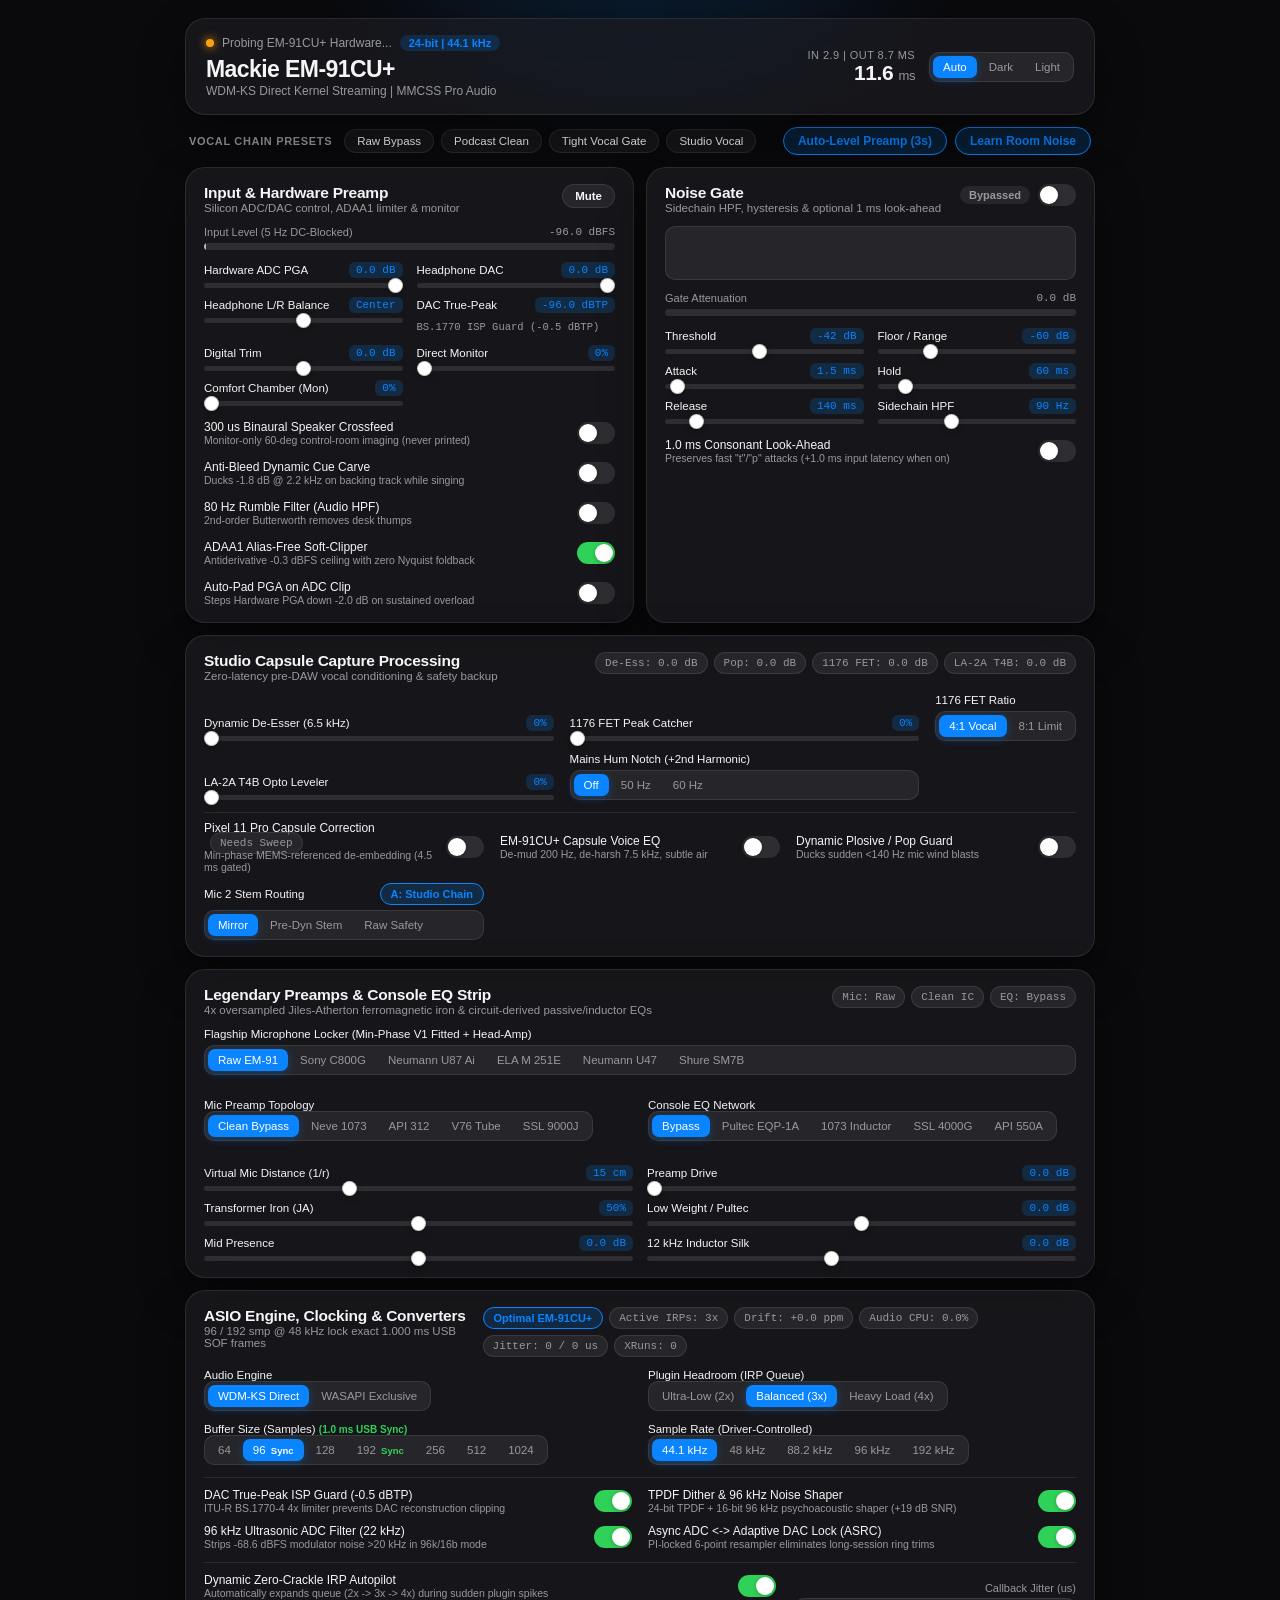
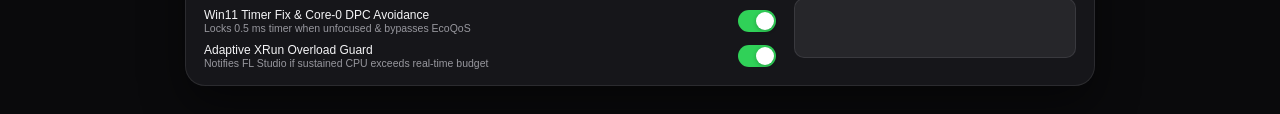
==== src/ui/web/index.html @ 150c8bf1 "Stoneridge DSP v6 Phases 0-4: EM-91CU+ ASIO driver, Studio Vocal Chain, Shield Calibration & Lab" ====
<!DOCTYPE html>
<html lang="en" data-theme="dark">
<head>
  <meta charset="UTF-8" />
  <meta name="viewport" content="width=device-width, initial-scale=1.0" />
  <title>Mackie EM-91CU+ - Stoneridge ASIO</title>
  <link rel="stylesheet" href="styles.css" />
</head>
<body>
  <div class="ambient-glow"></div>

  <main class="shell">
    <!-- Hero Header -->
    <header class="hero glass-card">
      <div class="hero-left">
        <div class="badge-row">
          <span class="status-dot" id="deviceDot"></span>
          <span class="badge-text" id="deviceStatusText">Probing EM-91CU+ Hardware...</span>
          <span class="pill-tag" id="formatBadge">24-bit | 44.1 kHz</span>
          <span class="pill-tag pill-ok" id="monoBadge" style="display:none;">1ch Mono USB</span>
          <span class="pill-tag pill-warn" id="adcClipPill" style="display:none; cursor:pointer;" title="Hardware ADC clipped! Click to clear">ADC CLIP</span>
        </div>
        <h1>Mackie EM-91CU+</h1>
        <p class="subtitle" id="engineSubtitle">WDM-KS Direct Kernel Streaming | MMCSS Pro Audio</p>
      </div>

      <div class="hero-right">
        <div class="latency-callout">
          <span class="callout-label" id="latencyBreakdown">In 2.9 | Out 8.7 ms</span>
          <span class="callout-value" id="latencyReadout">11.6 <small>ms</small></span>
        </div>

        <div class="segmented-control" id="themeSwitcher" role="group" aria-label="Appearance">
          <button data-theme-mode="0" class="active">Auto</button>
          <button data-theme-mode="1">Dark</button>
          <button data-theme-mode="2">Light</button>
        </div>
      </div>
    </header>

    <!-- Presets & 1-Click Room Calibration Bar -->
    <section class="presets-bar">
      <div class="presets-left">
        <span class="section-eyebrow">Vocal Chain Presets</span>
        <div class="preset-pills" id="presetPills">
          <button class="preset-pill" data-preset="raw">Raw Bypass</button>
          <button class="preset-pill" data-preset="podcast">Podcast Clean</button>
          <button class="preset-pill" data-preset="tight">Tight Vocal Gate</button>
          <button class="preset-pill" data-preset="studio">Studio Vocal</button>
        </div>
      </div>

      <div class="cal-actions">
        <button class="learn-btn" id="autoPreampBtn" title="Speak naturally for 3 seconds to auto-calibrate Hardware ADC PGA + Digital Trim for -9 dBFS headroom">
          Auto-Level Preamp (3s)
        </button>
        <button class="learn-btn" id="learnNoiseBtn" title="Stay silent for 2 seconds to calibrate Noise Gate + Hum Notch automatically">
          Learn Room Noise
        </button>
      </div>
    </section>

    <!-- Main Bento Grid -->
    <div class="bento-grid">
      <!-- Input Stage & Hardware Codec Card -->
      <section class="glass-card card">
        <div class="card-header">
          <div>
            <h2>Input &amp; Hardware Preamp</h2>
            <p class="card-sub">Silicon ADC/DAC control, ADAA1 limiter &amp; monitor</p>
          </div>
          <div class="header-actions">
            <span class="pill-tag pill-warn" id="hwMuteBadge" style="display:none;">HW Muted</span>
            <button class="mute-btn" id="muteBtn">Mute</button>
          </div>
        </div>

        <!-- Live Meter -->
        <div class="meter-block">
          <div class="meter-labels">
            <span>Input Level (5 Hz DC-Blocked)</span>
            <span class="mono" id="inputPeakText">-96.0 dBFS</span>
          </div>
          <div class="meter-track">
            <div class="meter-fill" id="inputMeterFill"></div>
            <div class="meter-rms" id="inputRmsMarker"></div>
          </div>
        </div>

        <!-- Hardware Codec PGA & DAC Sliders (direct WDM-KS 0.5 dB silicon control) -->
        <div class="sliders-grid" id="hwCodecGrid">
          <div class="control-row" id="hwPgaRow">
            <div class="control-head">
              <label for="hwPgaGain">Hardware ADC PGA</label>
              <span class="value-pill mono" id="hwPgaVal">0.0 dB</span>
            </div>
            <input type="range" id="hwPgaGain" min="-63.5" max="0" step="0.5" value="0" data-default="0" />
          </div>

          <div class="control-row" id="hwDacRow">
            <div class="control-head">
              <label for="hwDacGain">Headphone DAC</label>
              <span class="value-pill mono" id="hwDacVal">0.0 dB</span>
            </div>
            <input type="range" id="hwDacGain" min="-63.5" max="0" step="0.5" value="0" data-default="0" />
          </div>

          <div class="control-row" id="hwDacBalRow">
            <div class="control-head">
              <label for="hwDacBal">Headphone L/R Balance</label>
              <span class="value-pill mono" id="hwDacBalVal">Center</span>
            </div>
            <input type="range" id="hwDacBal" min="-6" max="6" step="0.5" value="0" data-default="0" />
          </div>

          <div class="control-row">
            <div class="control-head">
              <span>DAC True-Peak</span>
              <span class="value-pill mono" id="dacTruePeakVal">-96.0 dBTP</span>
            </div>
            <div class="tp-subline mono" id="dacIspStatus">BS.1770 ISP Guard (-0.5 dBTP)</div>
          </div>
        </div>

        <div class="sliders-grid">
          <div class="control-row">
            <div class="control-head">
              <label for="inputGain">Digital Trim</label>
              <span class="value-pill mono" id="inputGainVal">0.0 dB</span>
            </div>
            <input type="range" id="inputGain" min="-24" max="24" step="0.5" value="0" data-default="0" />
          </div>

          <div class="control-row">
            <div class="control-head">
              <label for="directMonitor">Direct Monitor</label>
              <span class="value-pill mono" id="directMonitorVal">0%</span>
            </div>
            <input type="range" id="directMonitor" min="0" max="100" step="1" value="0" data-default="0" />
          </div>

          <div class="control-row">
            <div class="control-head">
              <label for="monitorReverb">Comfort Chamber (Mon)</label>
              <span class="value-pill mono" id="monitorReverbVal">0%</span>
            </div>
            <input type="range" id="monitorReverb" min="0" max="100" step="1" value="0" data-default="0" />
          </div>
        </div>

        <div class="toggle-row">
          <div>
            <div class="toggle-title">300 us Binaural Speaker Crossfeed</div>
            <div class="toggle-desc">Monitor-only 60-deg control-room imaging (never printed)</div>
          </div>
          <label class="apple-switch">
            <input type="checkbox" id="crossfeedToggle" />
            <span class="slider"></span>
          </label>
        </div>

        <div class="toggle-row">
          <div>
            <div class="toggle-title">Anti-Bleed Dynamic Cue Carve</div>
            <div class="toggle-desc">Ducks -1.8 dB @ 2.2 kHz on backing track while singing</div>
          </div>
          <label class="apple-switch">
            <input type="checkbox" id="cueCarveToggle" />
            <span class="slider"></span>
          </label>
        </div>

        <div class="toggle-row">
          <div>
            <div class="toggle-title">80 Hz Rumble Filter (Audio HPF)</div>
            <div class="toggle-desc">2nd-order Butterworth removes desk thumps</div>
          </div>
          <label class="apple-switch">
            <input type="checkbox" id="audioHpfToggle" />
            <span class="slider"></span>
          </label>
        </div>

        <div class="toggle-row">
          <div>
            <div class="toggle-title">ADAA1 Alias-Free Soft-Clipper</div>
            <div class="toggle-desc">Antiderivative -0.3 dBFS ceiling with zero Nyquist foldback</div>
          </div>
          <label class="apple-switch">
            <input type="checkbox" id="softClipToggle" checked />
            <span class="slider"></span>
          </label>
        </div>

        <div class="toggle-row">
          <div>
            <div class="toggle-title">Auto-Pad PGA on ADC Clip</div>
            <div class="toggle-desc">Steps Hardware PGA down -2.0 dB on sustained overload</div>
          </div>
          <label class="apple-switch">
            <input type="checkbox" id="autoPadToggle" />
            <span class="slider"></span>
          </label>
        </div>
      </section>

      <!-- Noise Gate Card -->
      <section class="glass-card card">
        <div class="card-header">
          <div>
            <h2>Noise Gate</h2>
            <p class="card-sub">Sidechain HPF, hysteresis &amp; optional 1 ms look-ahead</p>
          </div>
          <div class="header-actions">
            <span class="gate-state-pill" id="gateStatePill">Bypassed</span>
            <label class="apple-switch">
              <input type="checkbox" id="gateEnableToggle" />
              <span class="slider"></span>
            </label>
          </div>
        </div>

        <div class="gate-viz-wrap">
          <canvas id="gateCanvas" width="380" height="54"></canvas>
        </div>

        <div class="meter-block">
          <div class="meter-labels">
            <span>Gate Attenuation</span>
            <span class="mono" id="gateGrText">0.0 dB</span>
          </div>
          <div class="meter-track gr-track">
            <div class="meter-fill gr-fill" id="gateGrFill"></div>
          </div>
        </div>

        <div class="sliders-grid">
          <div class="control-row">
            <div class="control-head">
              <label for="gateThreshold">Threshold</label>
              <span class="value-pill mono" id="gateThresholdVal">-42 dB</span>
            </div>
            <input type="range" id="gateThreshold" min="-80" max="0" step="1" value="-42" data-default="-42" />
          </div>

          <div class="control-row">
            <div class="control-head">
              <label for="gateRange">Floor / Range</label>
              <span class="value-pill mono" id="gateRangeVal">-60 dB</span>
            </div>
            <input type="range" id="gateRange" min="-80" max="0" step="1" value="-60" data-default="-60" />
          </div>

          <div class="control-row">
            <div class="control-head">
              <label for="gateAttack">Attack</label>
              <span class="value-pill mono" id="gateAttackVal">1.5 ms</span>
            </div>
            <input type="range" id="gateAttack" min="0.1" max="50" step="0.1" value="1.5" data-default="1.5" />
          </div>

          <div class="control-row">
            <div class="control-head">
              <label for="gateHold">Hold</label>
              <span class="value-pill mono" id="gateHoldVal">60 ms</span>
            </div>
            <input type="range" id="gateHold" min="5" max="500" step="5" value="60" data-default="60" />
          </div>

          <div class="control-row">
            <div class="control-head">
              <label for="gateRelease">Release</label>
              <span class="value-pill mono" id="gateReleaseVal">140 ms</span>
            </div>
            <input type="range" id="gateRelease" min="10" max="1000" step="10" value="140" data-default="140" />
          </div>

          <div class="control-row">
            <div class="control-head">
              <label for="gateHpf">Sidechain HPF</label>
              <span class="value-pill mono" id="gateHpfVal">90 Hz</span>
            </div>
            <input type="range" id="gateHpf" min="0" max="250" step="5" value="90" data-default="90" />
          </div>
        </div>

        <div class="toggle-row">
          <div>
            <div class="toggle-title">1.0 ms Consonant Look-Ahead</div>
            <div class="toggle-desc">Preserves fast "t"/"p" attacks (+1.0 ms input latency when on)</div>
          </div>
          <label class="apple-switch">
            <input type="checkbox" id="gateLookAheadToggle" />
            <span class="slider"></span>
          </label>
        </div>
      </section>

      <!-- Studio Microphone Capture Chain Card -->
      <section class="glass-card card span-2">
        <div class="card-header">
          <div>
            <h2>Studio Capsule Capture Processing</h2>
            <p class="card-sub">Zero-latency pre-DAW vocal conditioning &amp; safety backup</p>
          </div>
          <div class="telemetry-chips">
            <span class="chip mono" id="deEssChip">De-Ess: 0.0 dB</span>
            <span class="chip mono" id="plosChip">Pop: 0.0 dB</span>
            <span class="chip mono" id="fetChip">1176 FET: 0.0 dB</span>
            <span class="chip mono" id="levChip">LA-2A T4B: 0.0 dB</span>
          </div>
        </div>

        <div class="capture-grid">
          <div class="control-row">
            <div class="control-head">
              <label for="deEsserSlider">Dynamic De-Esser (6.5 kHz)</label>
              <span class="value-pill mono" id="deEsserVal">0%</span>
            </div>
            <input type="range" id="deEsserSlider" min="0" max="100" step="1" value="0" data-default="0" />
          </div>

          <div class="control-row">
            <div class="control-head">
              <label for="fetPeakCatchSlider">1176 FET Peak Catcher</label>
              <span class="value-pill mono" id="fetPeakCatchVal">0%</span>
            </div>
            <input type="range" id="fetPeakCatchSlider" min="0" max="100" step="1" value="0" data-default="0" />
          </div>

          <div class="control-row">
            <div class="control-head">
              <label>1176 FET Ratio</label>
            </div>
            <div class="segmented-control" id="fetRatioSelector">
              <button data-ratio="0" class="active">4:1 Vocal</button>
              <button data-ratio="1">8:1 Limit</button>
            </div>
          </div>

          <div class="control-row">
            <div class="control-head">
              <label for="vocalLevelerSlider">LA-2A T4B Opto Leveler</label>
              <span class="value-pill mono" id="vocalLevelerVal">0%</span>
            </div>
            <input type="range" id="vocalLevelerSlider" min="0" max="100" step="1" value="0" data-default="0" />
          </div>

          <div class="control-row">
            <div class="control-head">
              <label>Mains Hum Notch (+2nd Harmonic)</label>
            </div>
            <div class="segmented-control" id="humNotchSelector">
              <button data-hum="0" class="active">Off</button>
              <button data-hum="50">50 Hz</button>
              <button data-hum="60">60 Hz</button>
            </div>
          </div>
        </div>

        <div class="capture-toggles">
          <div class="toggle-row compact">
            <div>
              <div class="toggle-title">Pixel 11 Pro Capsule Correction <span class="chip mono" id="capsuleCalibBadge" style="white-space:nowrap;margin-left:6px;">Needs Sweep</span></div>
              <div class="toggle-desc">Min-phase MEMS-referenced de-embedding (4.5 ms gated)</div>
            </div>
            <label class="apple-switch">
              <input type="checkbox" id="capsuleCorrectionToggle" />
              <span class="slider"></span>
            </label>
          </div>

          <div class="toggle-row compact">
            <div>
              <div class="toggle-title">EM-91CU+ Capsule Voice EQ</div>
              <div class="toggle-desc">De-mud 200 Hz, de-harsh 7.5 kHz, subtle air</div>
            </div>
            <label class="apple-switch">
              <input type="checkbox" id="capsuleEqToggle" />
              <span class="slider"></span>
            </label>
          </div>

          <div class="toggle-row compact">
            <div>
              <div class="toggle-title">Dynamic Plosive / Pop Guard</div>
              <div class="toggle-desc">Ducks sudden &lt;140 Hz mic wind blasts</div>
            </div>
            <label class="apple-switch">
              <input type="checkbox" id="plosiveGuardToggle" />
              <span class="slider"></span>
            </label>
          </div>

          <div class="control-row">
            <div class="control-head">
              <label>Mic 2 Stem Routing</label>
              <button class="learn-btn compact-btn" id="abBypassBtn" title="ITU-R BS.1770 K-weighted level-matched A/B vs raw capsule">A: Studio Chain</button>
            </div>
            <div class="segmented-control wrap" id="mic2RouteSelector">
              <button data-route="0" class="active">Mirror</button>
              <button data-route="1">Pre-Dyn Stem</button>
              <button data-route="2">Raw Safety</button>
            </div>
          </div>
        </div>
      </section>

      <!-- Phase 3: Legendary Preamps (Jiles-Atherton Iron) & Circuit Console EQs Card -->
      <section class="glass-card card span-2">
        <div class="card-header">
          <div>
            <h2>Legendary Preamps &amp; Console EQ Strip</h2>
            <p class="card-sub">4x oversampled Jiles-Atherton ferromagnetic iron &amp; circuit-derived passive/inductor EQs</p>
          </div>
          <div class="telemetry-chips">
            <span class="chip mono" id="micModelBadge">Mic: Raw</span>
            <span class="chip mono" id="preampModeBadge">Clean IC</span>
            <span class="chip mono" id="consoleEqBadge">EQ: Bypass</span>
          </div>
        </div>

        <div class="control-row" style="margin-bottom: 12px;">
          <div class="control-head">
            <label>Flagship Microphone Locker (Min-Phase V1 Fitted + Head-Amp)</label>
          </div>
          <div class="segmented-control wrap" id="micModelSelector">
            <button data-mic="0" class="active">Raw EM-91</button>
            <button data-mic="1">Sony C800G</button>
            <button data-mic="2">Neumann U87 Ai</button>
            <button data-mic="3">ELA M 251E</button>
            <button data-mic="4">Neumann U47</button>
            <button data-mic="5">Shure SM7B</button>
          </div>
        </div>

        <div class="engine-grid">
          <div>
            <div class="control-head">
              <label>Mic Preamp Topology</label>
            </div>
            <div class="segmented-control wrap" id="preampModelSelector">
              <button data-preamp="0" class="active">Clean Bypass</button>
              <button data-preamp="1">Neve 1073</button>
              <button data-preamp="2">API 312</button>
              <button data-preamp="3">V76 Tube</button>
              <button data-preamp="4">SSL 9000J</button>
            </div>
          </div>

          <div>
            <div class="control-head">
              <label>Console EQ Network</label>
            </div>
            <div class="segmented-control wrap" id="consoleEqSelector">
              <button data-eq="0" class="active">Bypass</button>
              <button data-eq="1">Pultec EQP-1A</button>
              <button data-eq="2">1073 Inductor</button>
              <button data-eq="3">SSL 4000G</button>
              <button data-eq="4">API 550A</button>
            </div>
          </div>
        </div>

        <div class="sliders-grid" style="margin-top: 12px;">
          <div class="control-row">
            <div class="control-head">
              <label for="virtualDistanceSlider">Virtual Mic Distance (1/r)</label>
              <span class="value-pill mono" id="virtualDistanceVal">15 cm</span>
            </div>
            <input type="range" id="virtualDistanceSlider" min="5" max="35" step="1" value="15" data-default="15" />
          </div>

          <div class="control-row">
            <div class="control-head">
              <label for="preampDriveSlider">Preamp Drive</label>
              <span class="value-pill mono" id="preampDriveVal">0.0 dB</span>
            </div>
            <input type="range" id="preampDriveSlider" min="0" max="18" step="0.5" value="0" data-default="0" />
          </div>

          <div class="control-row">
            <div class="control-head">
              <label for="transformerIronSlider">Transformer Iron (JA)</label>
              <span class="value-pill mono" id="transformerIronVal">50%</span>
            </div>
            <input type="range" id="transformerIronSlider" min="0" max="100" step="1" value="50" data-default="50" />
          </div>

          <div class="control-row">
            <div class="control-head">
              <label for="consoleLowSlider">Low Weight / Pultec</label>
              <span class="value-pill mono" id="consoleLowVal">0.0 dB</span>
            </div>
            <input type="range" id="consoleLowSlider" min="-6" max="6" step="0.5" value="0" data-default="0" />
          </div>

          <div class="control-row">
            <div class="control-head">
              <label for="consoleMidSlider">Mid Presence</label>
              <span class="value-pill mono" id="consoleMidVal">0.0 dB</span>
            </div>
            <input type="range" id="consoleMidSlider" min="-6" max="6" step="0.5" value="0" data-default="0" />
          </div>

          <div class="control-row">
            <div class="control-head">
              <label for="consoleAirSlider">12 kHz Inductor Silk</label>
              <span class="value-pill mono" id="consoleAirVal">0.0 dB</span>
            </div>
            <input type="range" id="consoleAirSlider" min="-6" max="8" step="0.5" value="0" data-default="0" />
          </div>
        </div>
      </section>

      <!-- Engine & Latency Card -->
      <section class="glass-card card span-2">
        <div class="card-header">
          <div>
            <h2>ASIO Engine, Clocking &amp; Converters</h2>
            <p class="card-sub">96 / 192 smp @ 48 kHz lock exact 1.000 ms USB SOF frames</p>
          </div>
          <div class="telemetry-chips">
            <button class="learn-btn compact-btn" id="optimalPresetBtn" title="Set 48 kHz / 96 samples / 3x IRP for exact 2.000 ms Adaptive DAC lock + 24-bit ADC">Optimal EM-91CU+</button>
            <span class="chip mono" id="irpBadge">Active IRPs: 3x</span>
            <span class="chip mono" id="driftChip">Drift: +0.0 ppm</span>
            <span class="chip mono" id="cpuChip">Audio CPU: 0.0%</span>
            <span class="chip mono" id="jitterChip">Jitter: 0 / 0 us</span>
            <button class="chip chip-btn mono" id="xrunChip" title="Click to reset XRun counter">XRuns: 0</button>
          </div>
        </div>

        <div class="engine-grid">
          <div>
            <div class="control-head">
              <label>Audio Engine</label>
            </div>
            <div class="segmented-control wrap" id="engineSelector">
              <button data-engine="0" class="active">WDM-KS Direct</button>
              <button data-engine="1">WASAPI Exclusive</button>
            </div>
          </div>

          <div>
            <div class="control-head">
              <label>Plugin Headroom (IRP Queue)</label>
            </div>
            <div class="segmented-control wrap" id="irpSelector">
              <button data-irp="2">Ultra-Low (2x)</button>
              <button data-irp="3" class="active">Balanced (3x)</button>
              <button data-irp="4">Heavy Load (4x)</button>
            </div>
          </div>

          <div>
            <div class="control-head">
              <label>Buffer Size (Samples) <span class="usb-sync-note" id="usbSyncHint">(1.0 ms USB Sync)</span></label>
            </div>
            <div class="segmented-control wrap" id="bufferSelector">
              <button data-buf="64">64</button>
              <button data-buf="96" class="active">96 <em class="sync-dot" title="Integer 1.000 ms USB SOF aligned @ 48k">Sync</em></button>
              <button data-buf="128">128</button>
              <button data-buf="192">192 <em class="sync-dot" title="Integer 1.000 ms USB SOF aligned @ 48k">Sync</em></button>
              <button data-buf="256">256</button>
              <button data-buf="512">512</button>
              <button data-buf="1024">1024</button>
            </div>
          </div>

          <div>
            <div class="control-head">
              <label>Sample Rate (Driver-Controlled)</label>
            </div>
            <div class="segmented-control wrap" id="rateSelector">
              <button data-rate="44100" data-bit="0" class="active">44.1 kHz</button>
              <button data-rate="48000" data-bit="1">48 kHz</button>
              <button data-rate="88200" data-bit="2">88.2 kHz</button>
              <button data-rate="96000" data-bit="3">96 kHz</button>
              <button data-rate="192000" data-bit="4">192 kHz</button>
            </div>
          </div>
        </div>

        <div class="converter-toggles">
          <div class="toggle-row compact">
            <div>
              <div class="toggle-title">DAC True-Peak ISP Guard (-0.5 dBTP)</div>
              <div class="toggle-desc">ITU-R BS.1770-4 4x limiter prevents DAC reconstruction clipping</div>
            </div>
            <label class="apple-switch">
              <input type="checkbox" id="dacIspGuardToggle" checked />
              <span class="slider"></span>
            </label>
          </div>

          <div class="toggle-row compact">
            <div>
              <div class="toggle-title">TPDF Dither &amp; 96 kHz Noise Shaper</div>
              <div class="toggle-desc">24-bit TPDF + 16-bit 96 kHz psychoacoustic shaper (+19 dB SNR)</div>
            </div>
            <label class="apple-switch">
              <input type="checkbox" id="dacDitherShaperToggle" checked />
              <span class="slider"></span>
            </label>
          </div>

          <div class="toggle-row compact">
            <div>
              <div class="toggle-title">96 kHz Ultrasonic ADC Filter (22 kHz)</div>
              <div class="toggle-desc">Strips -68.6 dBFS modulator noise &gt;20 kHz in 96k/16b mode</div>
            </div>
            <label class="apple-switch">
              <input type="checkbox" id="ultrasonicLpfToggle" checked />
              <span class="slider"></span>
            </label>
          </div>

          <div class="toggle-row compact">
            <div>
              <div class="toggle-title">Async ADC &lt;-&gt; Adaptive DAC Lock (ASRC)</div>
              <div class="toggle-desc">PI-locked 6-point resampler eliminates long-session ring trims</div>
            </div>
            <label class="apple-switch">
              <input type="checkbox" id="driftAsrcToggle" checked />
              <span class="slider"></span>
            </label>
          </div>
        </div>

        <div class="engine-footer">
          <div class="toggles-pair">
            <div class="toggle-row compact">
              <div>
                <div class="toggle-title">Dynamic Zero-Crackle IRP Autopilot</div>
                <div class="toggle-desc">Automatically expands queue (2x -> 3x -> 4x) during sudden plugin spikes</div>
              </div>
              <label class="apple-switch">
                <input type="checkbox" id="autopilotToggle" checked />
                <span class="slider"></span>
              </label>
            </div>

            <div class="toggle-row compact">
              <div>
                <div class="toggle-title">Win11 Timer Fix &amp; Core-0 DPC Avoidance</div>
                <div class="toggle-desc">Locks 0.5 ms timer when unfocused &amp; bypasses EcoQoS</div>
              </div>
              <label class="apple-switch">
                <input type="checkbox" id="pCoreToggle" checked />
                <span class="slider"></span>
              </label>
            </div>

            <div class="toggle-row compact">
              <div>
                <div class="toggle-title">Adaptive XRun Overload Guard</div>
                <div class="toggle-desc">Notifies FL Studio if sustained CPU exceeds real-time budget</div>
              </div>
              <label class="apple-switch">
                <input type="checkbox" id="xrunGuardToggle" checked />
                <span class="slider"></span>
              </label>
            </div>
          </div>

          <div class="sparkline-box">
            <div class="sparkline-label">Callback Jitter (us)</div>
            <canvas id="jitterCanvas" width="280" height="58"></canvas>
          </div>
        </div>
      </section>
    </div>
  </main>

  <script src="app.js"></script>
</body>
</html>
---- src/ui/web/styles.css ----
:root {
  --font-sans: -apple-system, BlinkMacSystemFont, "SF Pro Display", "SF Pro Text", "Segoe UI", Roboto, sans-serif;
  --font-mono: "SF Mono", "Cascadia Code", "Consolas", monospace;
  --radius-lg: 20px;
  --radius-md: 12px;
  --radius-pill: 999px;
  --transition: 0.22s cubic-bezier(0.25, 1, 0.5, 1);
}

html[data-theme="dark"] {
  --bg-page: #0a0a0c;
  --bg-card: rgba(28, 28, 32, 0.72);
  --bg-elevated: rgba(44, 44, 50, 0.75);
  --border: rgba(255, 255, 255, 0.09);
  --text-primary: #f5f5f7;
  --text-secondary: #98989f;
  --accent: #0a84ff;
  --accent-soft: rgba(10, 132, 255, 0.18);
  --green: #30d158;
  --orange: #ff9f0a;
  --red: #ff453a;
  --track: rgba(255, 255, 255, 0.1);
  --shadow: 0 20px 45px rgba(0, 0, 0, 0.45);
}

html[data-theme="light"] {
  --bg-page: #f5f5f7;
  --bg-card: rgba(255, 255, 255, 0.78);
  --bg-elevated: rgba(235, 235, 240, 0.85);
  --border: rgba(0, 0, 0, 0.08);
  --text-primary: #1d1d1f;
  --text-secondary: #6e6e73;
  --accent: #0071e3;
  --accent-soft: rgba(0, 113, 227, 0.12);
  --green: #28cd41;
  --orange: #ff9500;
  --red: #ff3b30;
  --track: rgba(0, 0, 0, 0.08);
  --shadow: 0 12px 32px rgba(0, 0, 0, 0.07);
}

* {
  box-sizing: border-box;
  margin: 0;
  padding: 0;
  user-select: none;
}

::-webkit-scrollbar {
  width: 6px;
  height: 6px;
}

::-webkit-scrollbar-button {
  display: none;
}

::-webkit-scrollbar-track {
  background: transparent;
}

::-webkit-scrollbar-thumb {
  background: rgba(150, 150, 160, 0.35);
  border-radius: 999px;
}

body {
  font-family: var(--font-sans);
  background: var(--bg-page);
  color: var(--text-primary);
  min-height: 100vh;
  padding: 18px;
  overflow-x: hidden;
  transition: background var(--transition), color var(--transition);
}

.ambient-glow {
  position: fixed;
  inset: -30% auto auto 50%;
  width: 680px;
  height: 420px;
  transform: translateX(-50%);
  background: radial-gradient(ellipse at center, var(--accent-soft), transparent 70%);
  pointer-events: none;
  z-index: 0;
}

.shell {
  position: relative;
  z-index: 1;
  max-width: 910px;
  margin: 0 auto;
  display: flex;
  flex-direction: column;
  gap: 12px;
}

.glass-card {
  background: var(--bg-card);
  backdrop-filter: blur(24px) saturate(180%);
  -webkit-backdrop-filter: blur(24px) saturate(180%);
  border: 1px solid var(--border);
  border-radius: var(--radius-lg);
  box-shadow: var(--shadow);
  transition: background var(--transition), border-color var(--transition);
}

.hero {
  padding: 16px 20px;
  display: flex;
  justify-content: space-between;
  align-items: center;
  gap: 16px;
}

.badge-row {
  display: flex;
  align-items: center;
  flex-wrap: wrap;
  gap: 8px;
  margin-bottom: 5px;
}

.status-dot {
  width: 8px;
  height: 8px;
  border-radius: 50%;
  background: var(--orange);
  box-shadow: 0 0 10px var(--orange);
}

.status-dot.connected {
  background: var(--green);
  box-shadow: 0 0 10px var(--green);
}

.badge-text {
  font-size: 12px;
  font-weight: 500;
  color: var(--text-secondary);
}

.pill-tag {
  font-size: 11px;
  font-weight: 600;
  padding: 2px 9px;
  border-radius: var(--radius-pill);
  background: var(--accent-soft);
  color: var(--accent);
}

.pill-ok {
  background: rgba(48, 209, 88, 0.16);
  color: var(--green);
}

.pill-warn {
  background: rgba(255, 69, 58, 0.18);
  color: var(--red);
}

h1 {
  font-size: 23px;
  font-weight: 700;
  letter-spacing: -0.025em;
  line-height: 1.15;
}

.subtitle {
  font-size: 12px;
  color: var(--text-secondary);
  margin-top: 2px;
}

.hero-right {
  display: flex;
  align-items: center;
  gap: 14px;
}

.latency-callout {
  text-align: right;
}

.callout-label {
  display: block;
  font-size: 11px;
  color: var(--text-secondary);
  text-transform: uppercase;
  letter-spacing: 0.04em;
}

.callout-value {
  font-size: 21px;
  font-weight: 700;
  letter-spacing: -0.02em;
  font-variant-numeric: tabular-nums;
}

.callout-value small {
  font-size: 13px;
  font-weight: 500;
  color: var(--text-secondary);
}

.segmented-control {
  display: inline-flex;
  background: var(--bg-elevated);
  padding: 3px;
  border-radius: 10px;
  border: 1px solid var(--border);
  gap: 2px;
}

.segmented-control.wrap {
  flex-wrap: wrap;
}

.segmented-control button {
  border: none;
  background: transparent;
  color: var(--text-secondary);
  font-family: var(--font-sans);
  font-size: 11.5px;
  font-weight: 500;
  padding: 5px 10px;
  border-radius: 7px;
  cursor: pointer;
  transition: all var(--transition);
}

.segmented-control button:hover:not(:disabled) {
  color: var(--text-primary);
}

.segmented-control button.active {
  background: var(--accent);
  color: #ffffff;
  box-shadow: 0 2px 8px rgba(0, 122, 255, 0.35);
}

.segmented-control button:disabled {
  opacity: 0.32;
  cursor: not-allowed;
}

/* Presets & Learn Bar */
.presets-bar {
  display: flex;
  align-items: center;
  justify-content: space-between;
  gap: 12px;
  padding: 0 4px;
}

.presets-left {
  display: flex;
  align-items: center;
  gap: 12px;
  flex-wrap: wrap;
}

.section-eyebrow {
  font-size: 11px;
  font-weight: 600;
  text-transform: uppercase;
  letter-spacing: 0.06em;
  color: var(--text-secondary);
}

.preset-pills {
  display: flex;
  gap: 7px;
  flex-wrap: wrap;
}

.preset-pill {
  background: var(--bg-card);
  border: 1px solid var(--border);
  color: var(--text-primary);
  font-family: var(--font-sans);
  font-size: 11.5px;
  font-weight: 500;
  padding: 5px 12px;
  border-radius: var(--radius-pill);
  cursor: pointer;
  transition: all var(--transition);
}

.preset-pill:hover {
  border-color: var(--accent);
  color: var(--accent);
}

.learn-btn {
  border: 1px solid var(--accent);
  background: var(--accent-soft);
  color: var(--accent);
  font-family: var(--font-sans);
  font-size: 12px;
  font-weight: 600;
  padding: 6px 14px;
  border-radius: var(--radius-pill);
  cursor: pointer;
  transition: all var(--transition);
  white-space: nowrap;
}

.learn-btn:hover {
  background: var(--accent);
  color: #ffffff;
}

.learn-btn.learning {
  border-color: var(--orange);
  background: rgba(255, 159, 10, 0.2);
  color: var(--orange);
}

.cal-actions {
  display: flex;
  align-items: center;
  gap: 8px;
  flex-wrap: wrap;
}

.compact-btn {
  padding: 4px 10px;
  font-size: 11px;
}

.tp-subline {
  font-size: 10.5px;
  color: var(--text-secondary);
  margin-top: 3px;
}

.usb-sync-note {
  font-size: 10px;
  color: var(--green);
  font-weight: 600;
}

.sync-dot {
  font-style: normal;
  font-size: 9.5px;
  font-weight: 700;
  color: var(--green);
  margin-left: 2px;
}

button.active .sync-dot {
  color: #ffffff;
}

.converter-toggles {
  display: grid;
  grid-template-columns: 1fr 1fr;
  gap: 8px 16px;
  padding-top: 8px;
  border-top: 1px solid var(--border);
}

/* Bento Grid */
.bento-grid {
  display: grid;
  grid-template-columns: 1fr 1fr;
  gap: 12px;
}

.span-2 {
  grid-column: span 2;
}

.card {
  padding: 16px 18px;
  display: flex;
  flex-direction: column;
  gap: 12px;
}

.card-header {
  display: flex;
  justify-content: space-between;
  align-items: flex-start;
  gap: 12px;
}

h2 {
  font-size: 15.5px;
  font-weight: 600;
  letter-spacing: -0.015em;
}

.card-sub {
  font-size: 11.5px;
  color: var(--text-secondary);
}

.header-actions {
  display: flex;
  align-items: center;
  gap: 8px;
}

.mono {
  font-family: var(--font-mono);
  font-variant-numeric: tabular-nums;
}

/* Meters */
.meter-block {
  display: flex;
  flex-direction: column;
  gap: 5px;
}

.meter-labels {
  display: flex;
  justify-content: space-between;
  font-size: 11px;
  color: var(--text-secondary);
}

.meter-track {
  position: relative;
  height: 7px;
  border-radius: var(--radius-pill);
  background: var(--track);
  overflow: hidden;
}

.meter-fill {
  height: 100%;
  width: 0%;
  border-radius: var(--radius-pill);
  background: linear-gradient(90deg, var(--green) 0%, var(--green) 72%, var(--orange) 88%, var(--red) 100%);
  transition: width 0.05s linear;
}

.meter-rms {
  position: absolute;
  top: 0;
  bottom: 0;
  width: 2px;
  background: var(--text-primary);
  opacity: 0.7;
  left: 0%;
}

.gr-fill {
  background: linear-gradient(90deg, var(--accent), var(--orange));
  margin-left: auto;
}

.sliders-grid {
  display: grid;
  grid-template-columns: 1fr 1fr;
  gap: 9px 14px;
}

.capture-grid {
  display: grid;
  grid-template-columns: 1fr 1fr auto;
  gap: 12px 16px;
  align-items: end;
}

.capture-toggles {
  display: grid;
  grid-template-columns: repeat(3, 1fr);
  gap: 10px 16px;
  padding-top: 6px;
  border-top: 1px solid var(--border);
}

.control-row {
  display: flex;
  flex-direction: column;
  gap: 5px;
}

.control-head {
  display: flex;
  justify-content: space-between;
  align-items: center;
  font-size: 11.5px;
  font-weight: 500;
  gap: 6px;
}

.value-pill {
  font-size: 11px;
  color: var(--accent);
  background: var(--accent-soft);
  padding: 2px 7px;
  border-radius: 6px;
  white-space: nowrap;
  flex-shrink: 0;
}

input[type="range"] {
  -webkit-appearance: none;
  appearance: none;
  width: 100%;
  height: 5px;
  border-radius: var(--radius-pill);
  background: var(--track);
  outline: none;
}

input[type="range"]:disabled {
  opacity: 0.35;
}

input[type="range"]::-webkit-slider-thumb {
  -webkit-appearance: none;
  appearance: none;
  width: 15px;
  height: 15px;
  border-radius: 50%;
  background: #ffffff;
  border: 0.5px solid rgba(0, 0, 0, 0.2);
  box-shadow: 0 2px 6px rgba(0, 0, 0, 0.28);
  cursor: pointer;
  transition: transform 0.12s ease;
}

input[type="range"]::-webkit-slider-thumb:hover {
  transform: scale(1.12);
}

.mute-btn {
  border: 1px solid var(--border);
  background: var(--bg-elevated);
  color: var(--text-primary);
  font-size: 11.5px;
  font-weight: 600;
  padding: 5px 12px;
  border-radius: var(--radius-pill);
  cursor: pointer;
  transition: all var(--transition);
}

.mute-btn.muted {
  background: var(--red);
  border-color: var(--red);
  color: #ffffff;
}

.gate-state-pill {
  font-size: 11px;
  font-weight: 600;
  padding: 3px 9px;
  border-radius: var(--radius-pill);
  background: var(--bg-elevated);
  color: var(--text-secondary);
}

.gate-state-pill.open {
  background: rgba(48, 209, 88, 0.16);
  color: var(--green);
}

.gate-state-pill.closed {
  background: rgba(255, 159, 10, 0.16);
  color: var(--orange);
}

.toggle-row {
  display: flex;
  justify-content: space-between;
  align-items: center;
  gap: 10px;
  padding-top: 2px;
}

.toggle-title {
  font-size: 12px;
  font-weight: 500;
}

.toggle-desc {
  font-size: 10.5px;
  color: var(--text-secondary);
}

.apple-switch {
  position: relative;
  display: inline-block;
  width: 38px;
  height: 22px;
  flex-shrink: 0;
}

.apple-switch input {
  opacity: 0;
  width: 0;
  height: 0;
}

.apple-switch .slider {
  position: absolute;
  inset: 0;
  background: var(--track);
  border-radius: var(--radius-pill);
  cursor: pointer;
  transition: background var(--transition);
}

.apple-switch .slider::before {
  content: "";
  position: absolute;
  width: 18px;
  height: 18px;
  left: 2px;
  top: 2px;
  border-radius: 50%;
  background: #ffffff;
  box-shadow: 0 1px 4px rgba(0, 0, 0, 0.25);
  transition: transform var(--transition);
}

.apple-switch input:checked + .slider {
  background: var(--green);
}

.apple-switch input:checked + .slider::before {
  transform: translateX(16px);
}

.telemetry-chips {
  display: flex;
  gap: 6px;
  flex-wrap: wrap;
}

.chip {
  font-size: 11px;
  padding: 4px 9px;
  border-radius: var(--radius-pill);
  background: var(--bg-elevated);
  border: 1px solid var(--border);
  color: var(--text-secondary);
}

.chip-btn {
  cursor: pointer;
}

.chip-btn:hover {
  color: var(--text-primary);
  border-color: var(--accent);
}

.engine-grid {
  display: grid;
  grid-template-columns: 1fr 1fr;
  gap: 12px 16px;
}

.engine-footer {
  display: flex;
  justify-content: space-between;
  align-items: center;
  gap: 18px;
  padding-top: 8px;
  border-top: 1px solid var(--border);
}

.toggles-pair {
  display: flex;
  flex-direction: column;
  gap: 7px;
  flex: 1;
}

.sparkline-box {
  display: flex;
  flex-direction: column;
  align-items: flex-end;
  gap: 4px;
}

.sparkline-label {
  font-size: 11px;
  color: var(--text-secondary);
}

#jitterCanvas {
  background: var(--bg-elevated);
  border: 1px solid var(--border);
  border-radius: 10px;
}

.gate-viz-wrap {
  width: 100%;
}

#gateCanvas {
  width: 100%;
  height: 54px;
  display: block;
  background: var(--bg-elevated);
  border: 1px solid var(--border);
  border-radius: 10px;
}
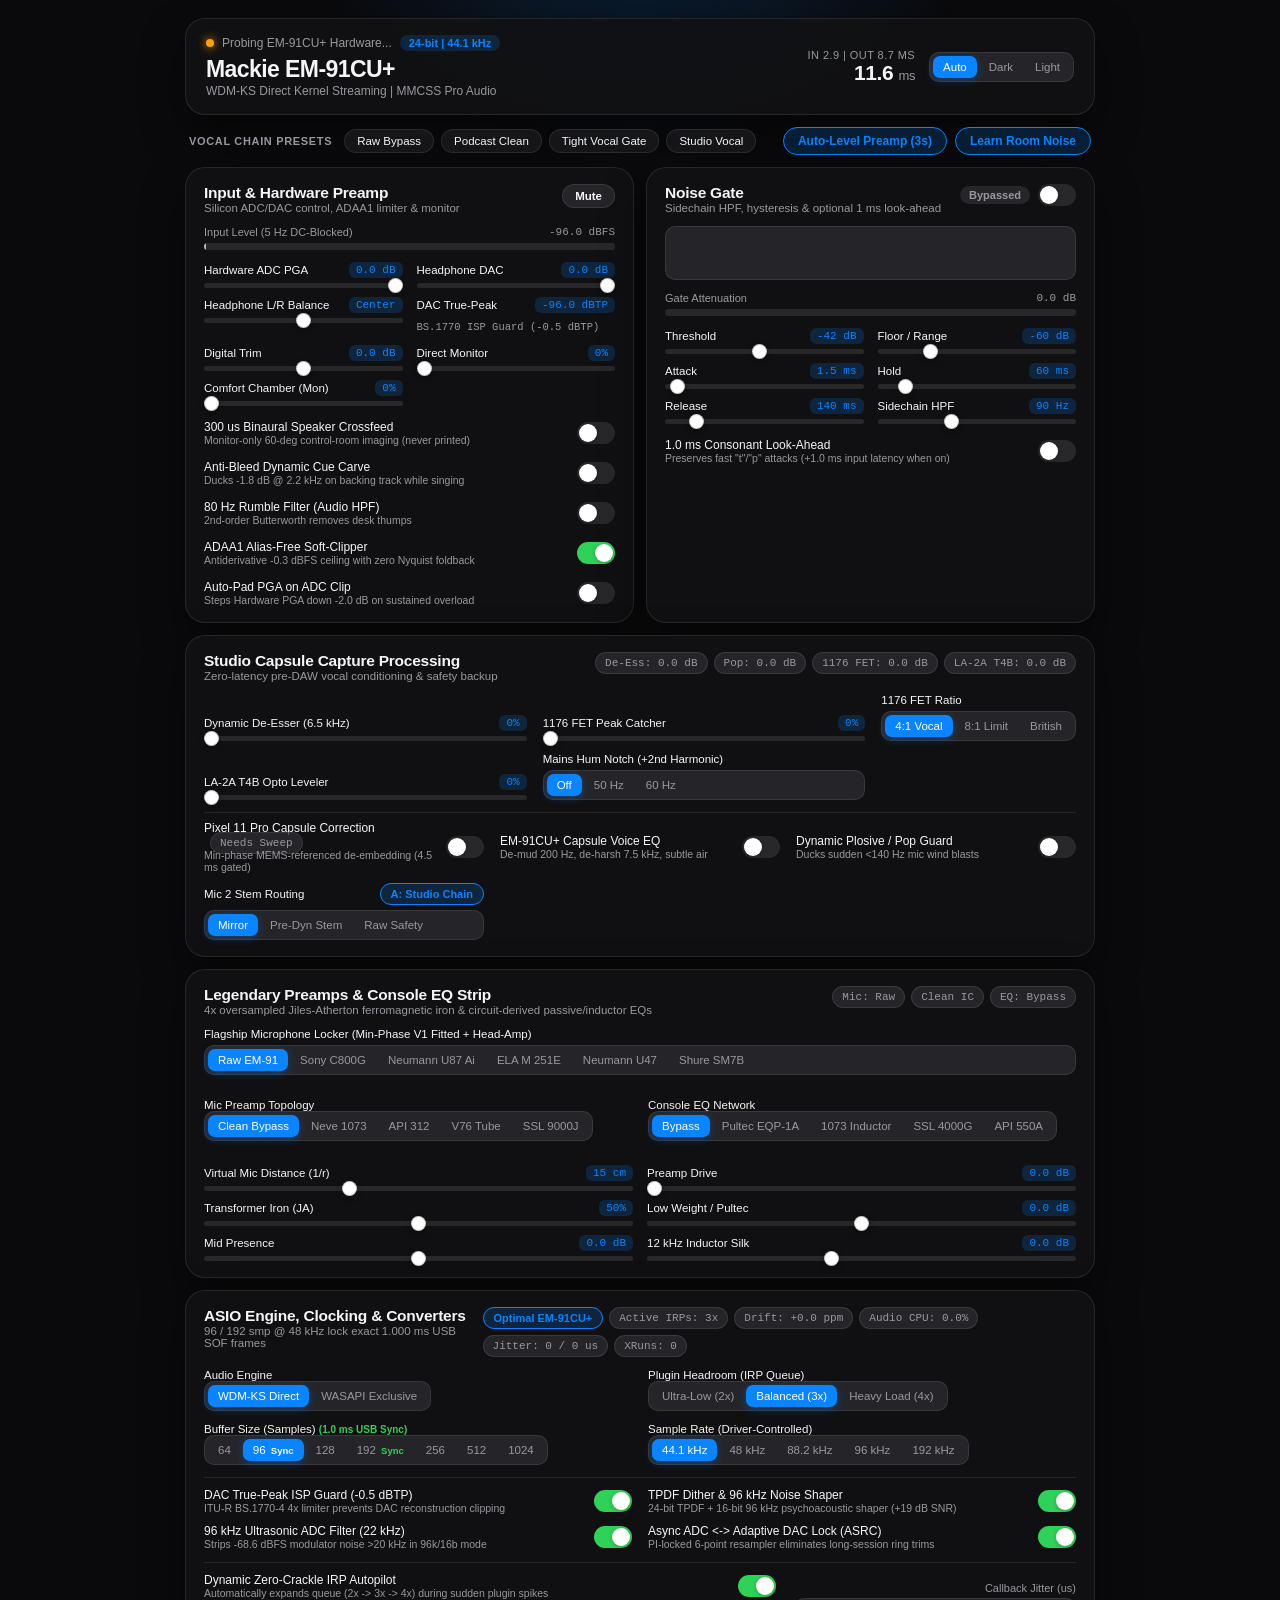
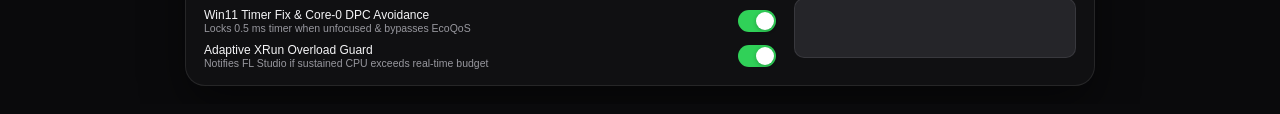
==== commit af9ea9ed: "Stoneridge DSP v7 keeps the take safe and the callback one-to-one while the vocal chain and plugin s" ====
--- a/src/ui/web/index.html
+++ b/src/ui/web/index.html
@@ -335,6 +335,7 @@
             <div class="segmented-control" id="fetRatioSelector">
               <button data-ratio="0" class="active">4:1 Vocal</button>
               <button data-ratio="1">8:1 Limit</button>
+              <button data-ratio="2">British</button>
             </div>
           </div>
 
--- a/src/ui/web/styles.css
+++ b/src/ui/web/styles.css
@@ -97,8 +97,7 @@
 
 .glass-card {
   background: var(--bg-card);
-  backdrop-filter: blur(24px) saturate(180%);
-  -webkit-backdrop-filter: blur(24px) saturate(180%);
+  background: rgba(18, 18, 20, 0.92);
   border: 1px solid var(--border);
   border-radius: var(--radius-lg);
   box-shadow: var(--shadow);
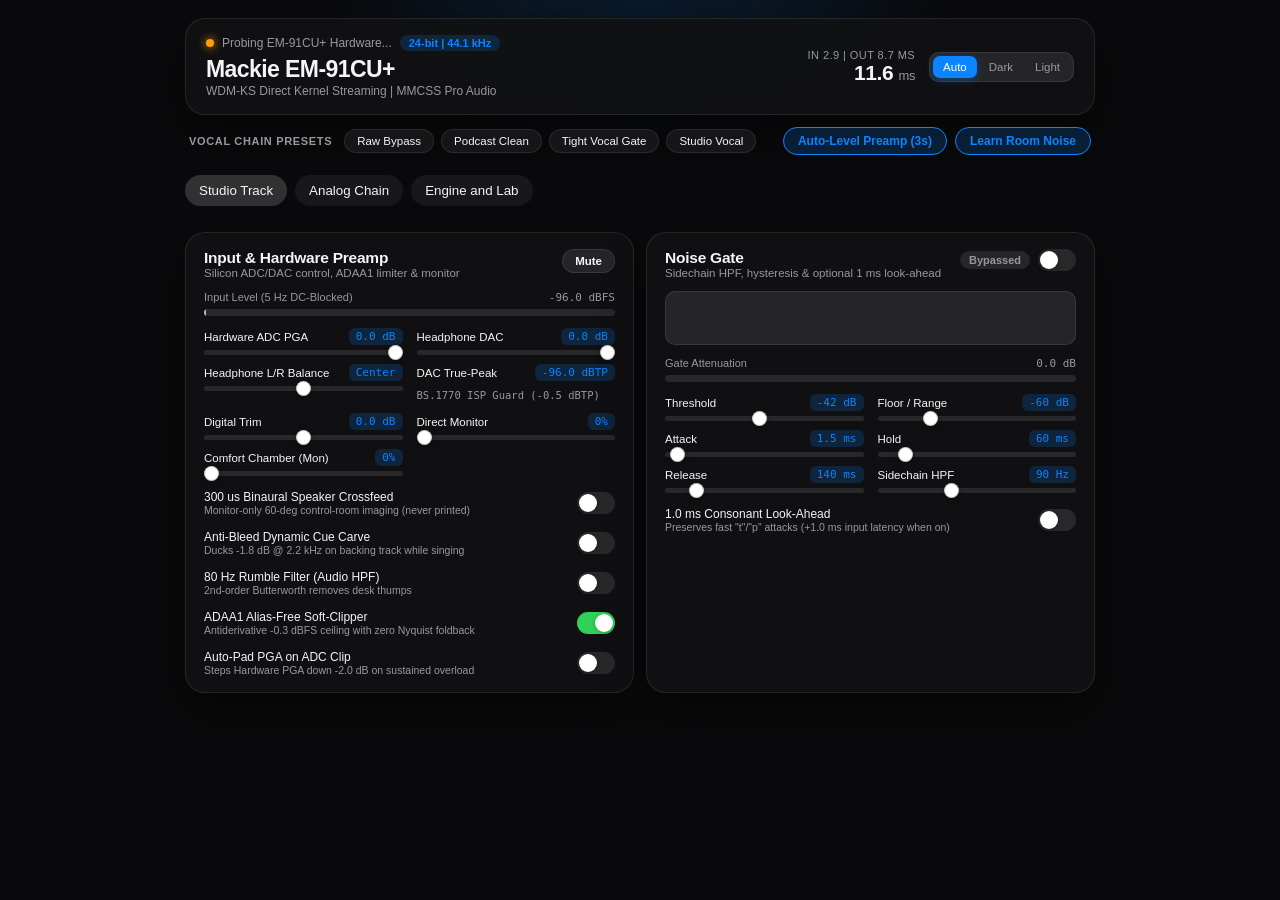
==== commit 5392241f: "Run the v7 vocal chain on the live path and in the plugin so the panel, driver, and Sonore build sha" ====
--- a/src/ui/web/index.html
+++ b/src/ui/web/index.html
@@ -6,7 +6,7 @@
   <title>Mackie EM-91CU+ - Stoneridge ASIO</title>
   <link rel="stylesheet" href="styles.css" />
 </head>
-<body>
+<body data-page="track">
   <div class="ambient-glow"></div>
 
   <main class="shell">
@@ -60,10 +60,16 @@
       </div>
     </section>
 
+    <nav class="tab-bar" id="tabBar">
+      <button type="button" data-tab="track" class="active">Studio Track</button>
+      <button type="button" data-tab="chain">Analog Chain</button>
+      <button type="button" data-tab="engine">Engine and Lab</button>
+    </nav>
+
     <!-- Main Bento Grid -->
     <div class="bento-grid">
       <!-- Input Stage & Hardware Codec Card -->
-      <section class="glass-card card">
+      <section class="glass-card card tab-track">
         <div class="card-header">
           <div>
             <h2>Input &amp; Hardware Preamp</h2>
@@ -205,7 +211,7 @@
       </section>
 
       <!-- Noise Gate Card -->
-      <section class="glass-card card">
+      <section class="glass-card card tab-track">
         <div class="card-header">
           <div>
             <h2>Noise Gate</h2>
@@ -297,7 +303,7 @@
       </section>
 
       <!-- Studio Microphone Capture Chain Card -->
-      <section class="glass-card card span-2">
+      <section class="glass-card card span-2 tab-chain">
         <div class="card-header">
           <div>
             <h2>Studio Capsule Capture Processing</h2>
@@ -408,10 +414,16 @@
       </section>
 
       <!-- Phase 3: Legendary Preamps (Jiles-Atherton Iron) & Circuit Console EQs Card -->
-      <section class="glass-card card span-2">
+      <section class="glass-card card span-2 tab-chain">
         <div class="card-header">
           <div>
             <h2>Legendary Preamps &amp; Console EQ Strip</h2>
+            <div class="chain-extra">
+              <label>Beauty <input type="range" id="beautyAmount" min="0" max="1" step="0.01" value="0"></label>
+              <button type="button" id="voiceRecBtn">Loop Rec</button>
+              <button type="button" id="voicePlayBtn">Loop Play</button>
+              <button type="button" id="voiceStopBtn">Loop Stop</button>
+            </div>
             <p class="card-sub">4x oversampled Jiles-Atherton ferromagnetic iron &amp; circuit-derived passive/inductor EQs</p>
           </div>
           <div class="telemetry-chips">
@@ -515,10 +527,14 @@
       </section>
 
       <!-- Engine & Latency Card -->
-      <section class="glass-card card span-2">
+      <section class="glass-card card span-2 tab-engine">
         <div class="card-header">
           <div>
             <h2>ASIO Engine, Clocking &amp; Converters</h2>
+            <div class="engine-extra">
+              <label><input type="checkbox" id="ecoToggle"> ECO</label>
+              <span class="pill-tag" id="streamPill">Stream idle</span>
+            </div>
             <p class="card-sub">96 / 192 smp @ 48 kHz lock exact 1.000 ms USB SOF frames</p>
           </div>
           <div class="telemetry-chips">
--- a/src/ui/web/styles.css
+++ b/src/ui/web/styles.css
@@ -96,12 +96,39 @@
 }
 
 .glass-card {
-  background: var(--bg-card);
   background: rgba(18, 18, 20, 0.92);
   border: 1px solid var(--border);
   border-radius: var(--radius-lg);
   box-shadow: var(--shadow);
   transition: background var(--transition), border-color var(--transition);
+}
+
+.tab-bar {
+  display: flex;
+  gap: 8px;
+  margin: 8px 0 14px;
+}
+.tab-bar button {
+  border: 0;
+  border-radius: 999px;
+  padding: 8px 14px;
+  background: rgba(255,255,255,0.06);
+  color: inherit;
+  cursor: pointer;
+}
+.tab-bar button.active { background: rgba(255,255,255,0.16); }
+body[data-page="track"] .tab-chain,
+body[data-page="track"] .tab-engine,
+body[data-page="chain"] .tab-track,
+body[data-page="chain"] .tab-engine,
+body[data-page="engine"] .tab-track,
+body[data-page="engine"] .tab-chain { display: none; }
+.chain-extra, .engine-extra {
+  display: flex;
+  gap: 12px;
+  align-items: center;
+  margin-top: 12px;
+  flex-wrap: wrap;
 }
 
 .hero {
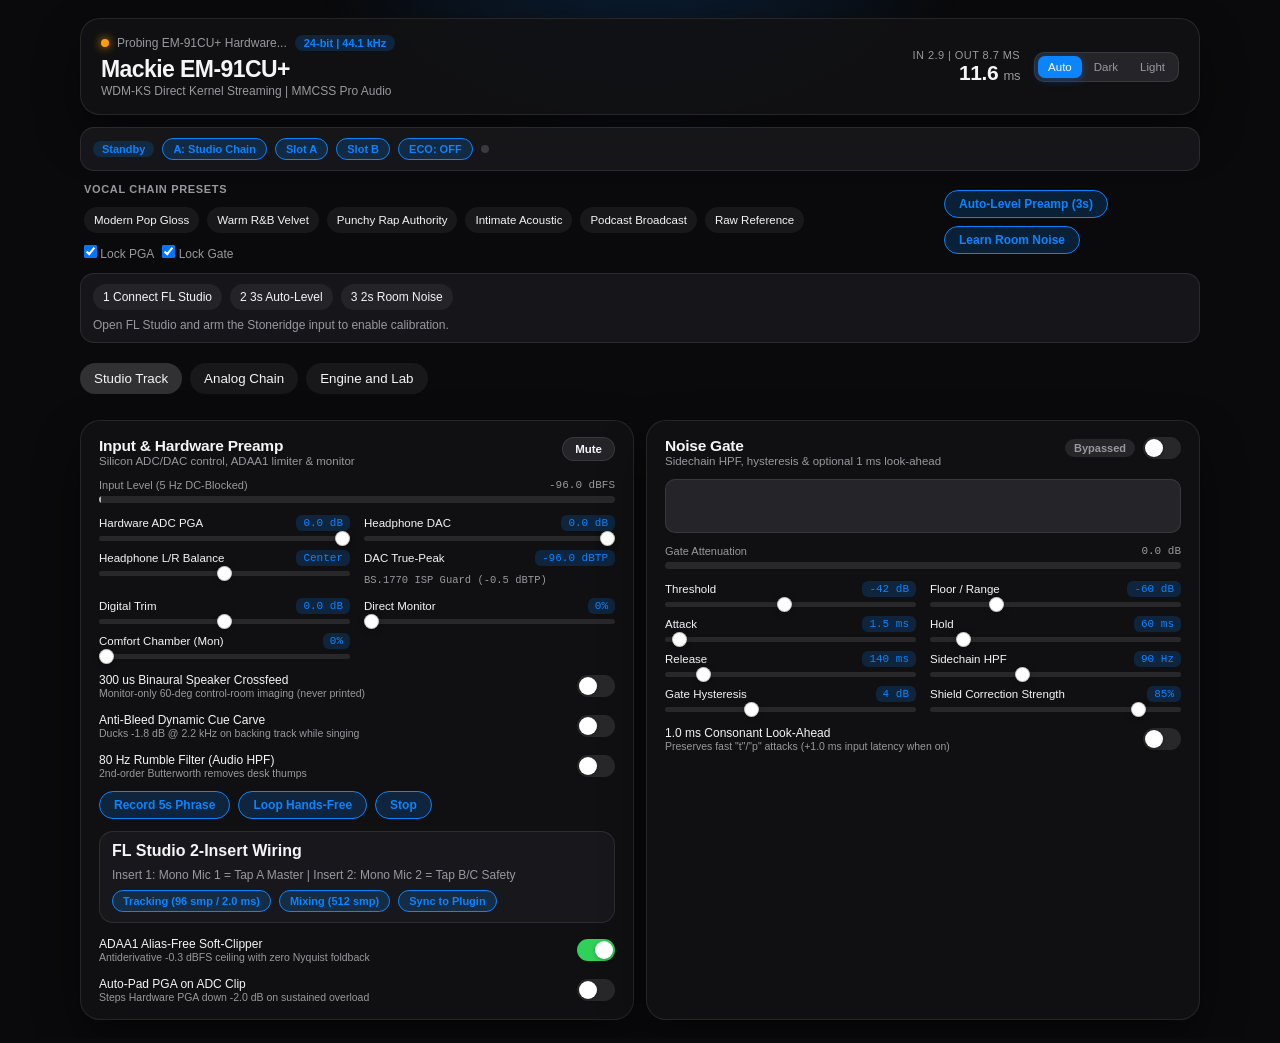
==== commit a900a428: "Give the panel, monitor loop, and plugin one v7 vocal chain so tone dialing stays off the recorded t" ====
--- a/src/ui/web/index.html
+++ b/src/ui/web/index.html
@@ -4,6 +4,7 @@
   <meta charset="UTF-8" />
   <meta name="viewport" content="width=device-width, initial-scale=1.0" />
   <title>Mackie EM-91CU+ - Stoneridge ASIO</title>
+  <link rel="stylesheet" href="stoneridge-tokens.css" />
   <link rel="stylesheet" href="styles.css" />
 </head>
 <body data-page="track">
@@ -38,15 +39,32 @@
       </div>
     </header>
 
+    <section class="utility-bar" aria-label="Session">
+      <span class="pill-tag" id="streamPill">Standby</span>
+      <button type="button" class="learn-btn compact-btn" id="abBypassBtn">A: Studio Chain</button>
+      <span class="pill-tag pill-ok" id="recordingSafe" style="display:none;">Recording Safe</span>
+      <button type="button" class="learn-btn compact-btn" id="slotABtn">Slot A</button>
+      <button type="button" class="learn-btn compact-btn" id="slotBBtn">Slot B</button>
+      <button type="button" class="learn-btn compact-btn" id="ecoBtn">ECO: OFF</button>
+      <span class="eco-dot" id="ecoDot" aria-hidden="true"></span>
+      <span class="eco-badge" id="ecoBadge">ECO SAVER ON</span>
+    </section>
+
     <!-- Presets & 1-Click Room Calibration Bar -->
     <section class="presets-bar">
       <div class="presets-left">
         <span class="section-eyebrow">Vocal Chain Presets</span>
         <div class="preset-pills" id="presetPills">
-          <button class="preset-pill" data-preset="raw">Raw Bypass</button>
-          <button class="preset-pill" data-preset="podcast">Podcast Clean</button>
-          <button class="preset-pill" data-preset="tight">Tight Vocal Gate</button>
-          <button class="preset-pill" data-preset="studio">Studio Vocal</button>
+          <button class="preset-pill" data-preset="modernPop">Modern Pop Gloss</button>
+          <button class="preset-pill" data-preset="rnb">Warm R&amp;B Velvet</button>
+          <button class="preset-pill" data-preset="rap">Punchy Rap Authority</button>
+          <button class="preset-pill" data-preset="acoustic">Intimate Acoustic</button>
+          <button class="preset-pill" data-preset="podcast">Podcast Broadcast</button>
+          <button class="preset-pill" data-preset="raw">Raw Reference</button>
+        </div>
+        <div class="lock-pins">
+          <label><input type="checkbox" id="lockPga" checked> Lock PGA</label>
+          <label><input type="checkbox" id="lockGate" checked> Lock Gate</label>
         </div>
       </div>
 
@@ -60,6 +78,13 @@
       </div>
     </section>
 
+    <section class="setup-strip tab-track" id="setupStrip">
+      <div class="setup-step" id="stepConnect"><span>1</span> Connect FL Studio</div>
+      <div class="setup-step" id="stepLevel"><span>2</span> 3s Auto-Level</div>
+      <div class="setup-step" id="stepNoise"><span>3</span> 2s Room Noise</div>
+      <p class="setup-hint" id="setupHint">Open FL Studio and arm the Stoneridge input to enable calibration.</p>
+    </section>
+
     <nav class="tab-bar" id="tabBar">
       <button type="button" data-tab="track" class="active">Studio Track</button>
       <button type="button" data-tab="chain">Analog Chain</button>
@@ -185,6 +210,19 @@
             <input type="checkbox" id="audioHpfToggle" />
             <span class="slider"></span>
           </label>
+        </div>
+
+        <div class="voice-loop tab-track">
+          <button type="button" class="learn-btn" id="voiceRecBtn">Record 5s Phrase</button>
+          <button type="button" class="learn-btn" id="voicePlayBtn">Loop Hands-Free</button>
+          <button type="button" class="learn-btn" id="voiceStopBtn">Stop</button>
+        </div>
+        <div class="wiring-card">
+          <strong>FL Studio 2-Insert Wiring</strong>
+          <p>Insert 1: Mono Mic 1 = Tap A Master | Insert 2: Mono Mic 2 = Tap B/C Safety</p>
+          <button type="button" class="learn-btn compact-btn" id="profileTrack">Tracking (96 smp / 2.0 ms)</button>
+          <button type="button" class="learn-btn compact-btn" id="profileMix">Mixing (512 smp)</button>
+          <button type="button" class="learn-btn compact-btn" id="syncPluginBtn">Sync to Plugin</button>
         </div>
 
         <div class="toggle-row">
@@ -288,6 +326,22 @@
             </div>
             <input type="range" id="gateHpf" min="0" max="250" step="5" value="90" data-default="90" />
           </div>
+
+          <div class="control-row">
+            <div class="control-head">
+              <label for="gateHysteresis">Gate Hysteresis</label>
+              <span class="value-pill mono" id="gateHysteresisVal">4 dB</span>
+            </div>
+            <input type="range" id="gateHysteresis" min="0" max="12" step="0.5" value="4" data-default="4" />
+          </div>
+
+          <div class="control-row">
+            <div class="control-head">
+              <label for="shieldStrength">Shield Correction Strength</label>
+              <span class="value-pill mono" id="shieldStrengthVal">85%</span>
+            </div>
+            <input type="range" id="shieldStrength" min="0" max="100" step="1" value="85" data-default="85" />
+          </div>
         </div>
 
         <div class="toggle-row">
@@ -415,14 +469,23 @@
 
       <!-- Phase 3: Legendary Preamps (Jiles-Atherton Iron) & Circuit Console EQs Card -->
       <section class="glass-card card span-2 tab-chain">
+        <div class="flow-strip" id="flowStrip">
+          <button type="button" data-inspect="shield">Shield</button>
+          <button type="button" data-inspect="mic">Mic Locker</button>
+          <button type="button" data-inspect="pre">Preamp</button>
+          <button type="button" data-inspect="gate">Gate/De-Ess</button>
+          <button type="button" data-inspect="fet">1176 JFET</button>
+          <button type="button" data-inspect="la2a">LA-2A</button>
+          <button type="button" data-inspect="eq">Console EQ</button>
+          <button type="button" data-inspect="beauty">Beauty</button>
+        </div>
+        <p class="flow-detail" id="flowDetail">Click a block to inspect that stage.</p>
+        <canvas id="curveCanvas" width="920" height="120"></canvas>
         <div class="card-header">
           <div>
             <h2>Legendary Preamps &amp; Console EQ Strip</h2>
             <div class="chain-extra">
               <label>Beauty <input type="range" id="beautyAmount" min="0" max="1" step="0.01" value="0"></label>
-              <button type="button" id="voiceRecBtn">Loop Rec</button>
-              <button type="button" id="voicePlayBtn">Loop Play</button>
-              <button type="button" id="voiceStopBtn">Loop Stop</button>
             </div>
             <p class="card-sub">4x oversampled Jiles-Atherton ferromagnetic iron &amp; circuit-derived passive/inductor EQs</p>
           </div>
@@ -532,8 +595,7 @@
           <div>
             <h2>ASIO Engine, Clocking &amp; Converters</h2>
             <div class="engine-extra">
-              <label><input type="checkbox" id="ecoToggle"> ECO</label>
-              <span class="pill-tag" id="streamPill">Stream idle</span>
+              <span class="pill-tag" id="rateSyncBadge">Requested matches Active</span>
             </div>
             <p class="card-sub">96 / 192 smp @ 48 kHz lock exact 1.000 ms USB SOF frames</p>
           </div>
@@ -684,11 +746,23 @@
             <div class="sparkline-label">Callback Jitter (us)</div>
             <canvas id="jitterCanvas" width="280" height="58"></canvas>
           </div>
+          <div class="abx-box">
+            <div class="sparkline-label">10-Trial Blind ABX</div>
+            <p id="abxStatus">Record a 5s phrase, then start. X is hidden. Loudness match stays frozen.</p>
+            <button type="button" class="learn-btn compact-btn" id="abxStart">Start 10 trials</button>
+            <button type="button" class="learn-btn compact-btn" id="abxHearA">Hear A</button>
+            <button type="button" class="learn-btn compact-btn" id="abxHearB">Hear B</button>
+            <button type="button" class="learn-btn compact-btn" id="abxHearX">Hear X</button>
+            <button type="button" class="learn-btn compact-btn" id="abxPickA">X is A</button>
+            <button type="button" class="learn-btn compact-btn" id="abxPickB">X is B</button>
+            <p class="mono" id="abxScore">Score 0/10</p>
+          </div>
         </div>
       </section>
     </div>
   </main>
 
+  <div class="eco-toast" id="ecoToast">ECO SAVER ON</div>
   <script src="app.js"></script>
 </body>
 </html>
--- a/src/ui/web/stoneridge-tokens.css
+++ b/src/ui/web/stoneridge-tokens.css
@@ -0,0 +1,34 @@
+:root {
+  --sr-bg: #0b0b0d;
+  --sr-card: #16161a;
+  --sr-line: rgba(255, 255, 255, 0.08);
+  --sr-text: #f5f5f7;
+  --sr-muted: #98989f;
+  --sr-accent: #0a84ff;
+  --sr-green: #30d158;
+  --sr-radius: 16px;
+  --sr-font: "Segoe UI", sans-serif;
+}
+
+.sr-custom-select-menu {
+  position: absolute;
+  z-index: 20;
+  min-width: 180px;
+  padding: 6px;
+  border-radius: 12px;
+  background: #1c1c20;
+  border: 1px solid var(--sr-line);
+  color: var(--sr-text);
+}
+
+.sr-custom-select-menu button {
+  display: block;
+  width: 100%;
+  text-align: left;
+  background: transparent;
+  color: inherit;
+  border: 0;
+  border-radius: 8px;
+  padding: 8px 10px;
+  cursor: pointer;
+}
--- a/src/ui/web/styles.css
+++ b/src/ui/web/styles.css
@@ -731,3 +731,80 @@
   border: 1px solid var(--border);
   border-radius: 10px;
 }
+
+.shell { max-width: 1120px; }
+
+.utility-bar, .preset-pills, .lock-pins, .voice-loop, .wiring-card, .flow-strip, .setup-strip {
+  display: flex;
+  flex-wrap: wrap;
+  gap: 8px;
+  align-items: center;
+}
+
+.utility-bar, .setup-strip, .wiring-card, .abx-box {
+  background: var(--bg-card);
+  border: 1px solid var(--border);
+  border-radius: 14px;
+  padding: 10px 12px;
+}
+
+.setup-step {
+  border-radius: 999px;
+  padding: 6px 10px;
+  background: rgba(255, 255, 255, 0.06);
+  font-size: 12px;
+}
+.setup-step.done { color: var(--green); }
+.setup-hint { color: var(--text-secondary); font-size: 12px; width: 100%; }
+
+.eco-dot {
+  width: 8px;
+  height: 8px;
+  border-radius: 99px;
+  background: #3a3a3c;
+}
+body.eco-on .eco-dot, .eco-dot.lit { background: #30d158; }
+.eco-badge, .eco-toast { display: none; }
+body.eco-on .eco-badge { display: inline-flex; color: #30d158; font-size: 11px; letter-spacing: 0.04em; }
+.eco-toast {
+  position: fixed;
+  right: 18px;
+  bottom: 18px;
+  background: #102416;
+  color: #30d158;
+  border: 1px solid #30d158;
+  border-radius: 12px;
+  padding: 10px 14px;
+}
+.eco-toast.show { display: block; }
+body.eco-on .ambient-glow { opacity: 0; }
+
+.flow-strip button, .preset-pill {
+  border: 0;
+  border-radius: 999px;
+  padding: 7px 10px;
+  background: rgba(255, 255, 255, 0.06);
+  color: inherit;
+  cursor: pointer;
+  white-space: nowrap;
+}
+.flow-strip button.active, .preset-pill.active { background: rgba(10, 132, 255, 0.28); }
+.flow-detail { color: var(--text-secondary); font-size: 12px; margin: 8px 0; }
+#curveCanvas, #jitterCanvas {
+  width: 100%;
+  height: 120px;
+  background: var(--bg-elevated);
+  border: 1px solid var(--border);
+  border-radius: 10px;
+}
+.wiring-card p, .abx-box p { font-size: 12px; color: var(--text-secondary); }
+.lock-pins { font-size: 12px; color: var(--text-secondary); }
+button:disabled { opacity: 0.45; cursor: not-allowed; }
+
+@media (max-width: 980px) {
+  .shell { max-width: 100%; }
+  body { padding: 10px; }
+}
+@media (min-width: 1400px) {
+  .shell { max-width: 1600px; }
+}
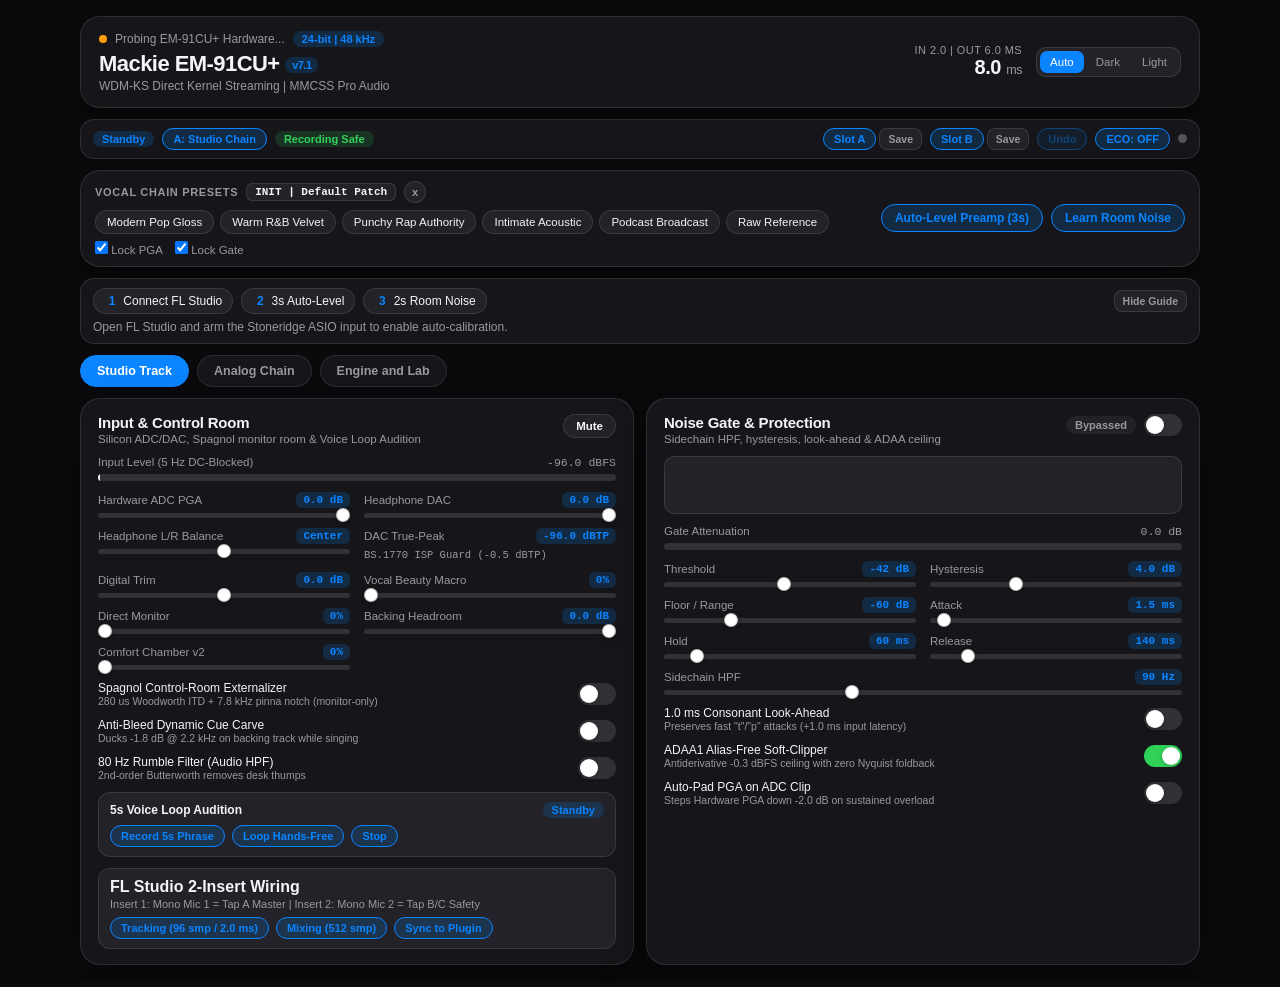
==== commit e8a0ace0: "Release Stoneridge DSP v7.1.0: split-rate ~192kHz vocal chain, 9-param VST3/CLAP Bento UI, and verif" ====
--- a/src/ui/web/index.html
+++ b/src/ui/web/index.html
@@ -8,8 +8,6 @@
   <link rel="stylesheet" href="styles.css" />
 </head>
 <body data-page="track">
-  <div class="ambient-glow"></div>
-
   <main class="shell">
     <!-- Hero Header -->
     <header class="hero glass-card">
@@ -17,75 +15,95 @@
         <div class="badge-row">
           <span class="status-dot" id="deviceDot"></span>
           <span class="badge-text" id="deviceStatusText">Probing EM-91CU+ Hardware...</span>
-          <span class="pill-tag" id="formatBadge">24-bit | 44.1 kHz</span>
+          <span class="pill-tag" id="formatBadge">24-bit | 48 kHz</span>
           <span class="pill-tag pill-ok" id="monoBadge" style="display:none;">1ch Mono USB</span>
           <span class="pill-tag pill-warn" id="adcClipPill" style="display:none; cursor:pointer;" title="Hardware ADC clipped! Click to clear">ADC CLIP</span>
         </div>
-        <h1>Mackie EM-91CU+</h1>
+        <h1>Mackie EM-91CU+ <span class="ver-pill">v7.1</span></h1>
         <p class="subtitle" id="engineSubtitle">WDM-KS Direct Kernel Streaming | MMCSS Pro Audio</p>
       </div>
 
       <div class="hero-right">
         <div class="latency-callout">
-          <span class="callout-label" id="latencyBreakdown">In 2.9 | Out 8.7 ms</span>
-          <span class="callout-value" id="latencyReadout">11.6 <small>ms</small></span>
+          <span class="callout-label" id="latencyBreakdown">In 2.0 | Out 6.0 ms</span>
+          <span class="callout-value" id="latencyReadout">8.0 <small>ms</small></span>
         </div>
 
         <div class="segmented-control" id="themeSwitcher" role="group" aria-label="Appearance">
-          <button data-theme-mode="0" class="active">Auto</button>
-          <button data-theme-mode="1">Dark</button>
-          <button data-theme-mode="2">Light</button>
+          <button type="button" data-theme-mode="0" class="active">Auto</button>
+          <button type="button" data-theme-mode="1">Dark</button>
+          <button type="button" data-theme-mode="2">Light</button>
         </div>
       </div>
     </header>
 
-    <section class="utility-bar" aria-label="Session">
-      <span class="pill-tag" id="streamPill">Standby</span>
-      <button type="button" class="learn-btn compact-btn" id="abBypassBtn">A: Studio Chain</button>
-      <span class="pill-tag pill-ok" id="recordingSafe" style="display:none;">Recording Safe</span>
-      <button type="button" class="learn-btn compact-btn" id="slotABtn">Slot A</button>
-      <button type="button" class="learn-btn compact-btn" id="slotBBtn">Slot B</button>
-      <button type="button" class="learn-btn compact-btn" id="ecoBtn">ECO: OFF</button>
-      <span class="eco-dot" id="ecoDot" aria-hidden="true"></span>
-      <span class="eco-badge" id="ecoBadge">ECO SAVER ON</span>
+    <section class="utility-bar" aria-label="Session Controls">
+      <div class="utility-group">
+        <span class="pill-tag" id="streamPill">Standby</span>
+        <button type="button" class="learn-btn compact-btn" id="abBypassBtn" title="Monitor-safe level-matched A/B vs raw capsule">A: Studio Chain</button>
+        <span class="pill-tag pill-ok" id="recordingSafe">Recording Safe</span>
+      </div>
+      <div class="utility-group">
+        <div class="slot-pair">
+          <button type="button" class="learn-btn compact-btn" id="slotABtn" title="Recall Slot A (Shift+Click to save)">Slot A</button>
+          <button type="button" class="icon-btn" id="slotASaveBtn" title="Save current chain to Slot A">Save</button>
+        </div>
+        <div class="slot-pair">
+          <button type="button" class="learn-btn compact-btn" id="slotBBtn" title="Recall Slot B (Shift+Click to save)">Slot B</button>
+          <button type="button" class="icon-btn" id="slotBSaveBtn" title="Save current chain to Slot B">Save</button>
+        </div>
+        <button type="button" class="learn-btn compact-btn" id="undoBtn" title="Undo (Ctrl+Z)" disabled>Undo</button>
+        <button type="button" class="learn-btn compact-btn" id="ecoBtn">ECO: OFF</button>
+        <span class="eco-dot" id="ecoDot" aria-hidden="true"></span>
+        <span class="eco-badge" id="ecoBadge">ECO SAVER ON</span>
+      </div>
     </section>
 
-    <!-- Presets & 1-Click Room Calibration Bar -->
-    <section class="presets-bar">
+    <!-- Presets & 1-Click Calibration Bar -->
+    <section class="presets-bar glass-card">
       <div class="presets-left">
-        <span class="section-eyebrow">Vocal Chain Presets</span>
+        <div class="preset-header-row">
+          <span class="section-eyebrow">Vocal Chain Presets</span>
+          <span class="preset-readout mono" id="presetReadout">INIT | Default Patch</span>
+          <button type="button" class="preset-clear-btn" id="presetClearBtn" title="Clear active preset to INIT (honors Locks)">x</button>
+        </div>
         <div class="preset-pills" id="presetPills">
-          <button class="preset-pill" data-preset="modernPop">Modern Pop Gloss</button>
-          <button class="preset-pill" data-preset="rnb">Warm R&amp;B Velvet</button>
-          <button class="preset-pill" data-preset="rap">Punchy Rap Authority</button>
-          <button class="preset-pill" data-preset="acoustic">Intimate Acoustic</button>
-          <button class="preset-pill" data-preset="podcast">Podcast Broadcast</button>
-          <button class="preset-pill" data-preset="raw">Raw Reference</button>
+          <button type="button" class="preset-pill" data-preset="modernPop">Modern Pop Gloss</button>
+          <button type="button" class="preset-pill" data-preset="rnb">Warm R&amp;B Velvet</button>
+          <button type="button" class="preset-pill" data-preset="rap">Punchy Rap Authority</button>
+          <button type="button" class="preset-pill" data-preset="acoustic">Intimate Acoustic</button>
+          <button type="button" class="preset-pill" data-preset="podcast">Podcast Broadcast</button>
+          <button type="button" class="preset-pill" data-preset="raw">Raw Reference</button>
         </div>
         <div class="lock-pins">
-          <label><input type="checkbox" id="lockPga" checked> Lock PGA</label>
-          <label><input type="checkbox" id="lockGate" checked> Lock Gate</label>
+          <label><input type="checkbox" id="lockPga" checked /> Lock PGA</label>
+          <label><input type="checkbox" id="lockGate" checked /> Lock Gate</label>
         </div>
       </div>
 
       <div class="cal-actions">
-        <button class="learn-btn" id="autoPreampBtn" title="Speak naturally for 3 seconds to auto-calibrate Hardware ADC PGA + Digital Trim for -9 dBFS headroom">
+        <button type="button" class="learn-btn" id="autoPreampBtn" title="Speak naturally for 3 seconds to auto-calibrate Hardware ADC PGA + Digital Trim for -9 dBFS headroom">
           Auto-Level Preamp (3s)
         </button>
-        <button class="learn-btn" id="learnNoiseBtn" title="Stay silent for 2 seconds to calibrate Noise Gate + Hum Notch automatically">
+        <button type="button" class="learn-btn" id="learnNoiseBtn" title="Stay silent for 2 seconds to calibrate Noise Gate + Hum Notch automatically">
           Learn Room Noise
         </button>
       </div>
     </section>
 
     <section class="setup-strip tab-track" id="setupStrip">
-      <div class="setup-step" id="stepConnect"><span>1</span> Connect FL Studio</div>
-      <div class="setup-step" id="stepLevel"><span>2</span> 3s Auto-Level</div>
-      <div class="setup-step" id="stepNoise"><span>3</span> 2s Room Noise</div>
-      <p class="setup-hint" id="setupHint">Open FL Studio and arm the Stoneridge input to enable calibration.</p>
+      <div class="setup-top">
+        <div class="setup-steps">
+          <div class="setup-step" id="stepConnect"><span>1</span> Connect FL Studio</div>
+          <div class="setup-step" id="stepLevel"><span>2</span> 3s Auto-Level</div>
+          <div class="setup-step" id="stepNoise"><span>3</span> 2s Room Noise</div>
+        </div>
+        <button type="button" class="icon-btn" id="setupCollapseBtn">Hide Guide</button>
+      </div>
+      <p class="setup-hint" id="setupHint">Open FL Studio and arm the Stoneridge ASIO input to enable auto-calibration.</p>
     </section>
 
-    <nav class="tab-bar" id="tabBar">
+    <nav class="tab-bar" id="tabBar" role="tablist">
       <button type="button" data-tab="track" class="active">Studio Track</button>
       <button type="button" data-tab="chain">Analog Chain</button>
       <button type="button" data-tab="engine">Engine and Lab</button>
@@ -93,20 +111,19 @@
 
     <!-- Main Bento Grid -->
     <div class="bento-grid">
-      <!-- Input Stage & Hardware Codec Card -->
+      <!-- TAB 1: Input Stage & Monitor Control Room -->
       <section class="glass-card card tab-track">
         <div class="card-header">
           <div>
-            <h2>Input &amp; Hardware Preamp</h2>
-            <p class="card-sub">Silicon ADC/DAC control, ADAA1 limiter &amp; monitor</p>
+            <h2>Input &amp; Control Room</h2>
+            <p class="card-sub">Silicon ADC/DAC, Spagnol monitor room &amp; Voice Loop Audition</p>
           </div>
           <div class="header-actions">
             <span class="pill-tag pill-warn" id="hwMuteBadge" style="display:none;">HW Muted</span>
-            <button class="mute-btn" id="muteBtn">Mute</button>
-          </div>
-        </div>
-
-        <!-- Live Meter -->
+            <button type="button" class="mute-btn" id="muteBtn">Mute</button>
+          </div>
+        </div>
+
         <div class="meter-block">
           <div class="meter-labels">
             <span>Input Level (5 Hz DC-Blocked)</span>
@@ -118,7 +135,6 @@
           </div>
         </div>
 
-        <!-- Hardware Codec PGA & DAC Sliders (direct WDM-KS 0.5 dB silicon control) -->
         <div class="sliders-grid" id="hwCodecGrid">
           <div class="control-row" id="hwPgaRow">
             <div class="control-head">
@@ -164,6 +180,14 @@
 
           <div class="control-row">
             <div class="control-head">
+              <label for="trackBeautySlider">Vocal Beauty Macro</label>
+              <span class="value-pill mono" id="trackBeautyVal">0%</span>
+            </div>
+            <input type="range" id="trackBeautySlider" min="0" max="100" step="1" value="0" data-default="0" />
+          </div>
+
+          <div class="control-row">
+            <div class="control-head">
               <label for="directMonitor">Direct Monitor</label>
               <span class="value-pill mono" id="directMonitorVal">0%</span>
             </div>
@@ -172,7 +196,15 @@
 
           <div class="control-row">
             <div class="control-head">
-              <label for="monitorReverb">Comfort Chamber (Mon)</label>
+              <label for="backingHeadroom">Backing Headroom</label>
+              <span class="value-pill mono" id="backingHeadroomVal">0.0 dB</span>
+            </div>
+            <input type="range" id="backingHeadroom" min="-12" max="0" step="0.5" value="0" data-default="0" />
+          </div>
+
+          <div class="control-row">
+            <div class="control-head">
+              <label for="monitorReverb">Comfort Chamber v2</label>
               <span class="value-pill mono" id="monitorReverbVal">0%</span>
             </div>
             <input type="range" id="monitorReverb" min="0" max="100" step="1" value="0" data-default="0" />
@@ -181,8 +213,8 @@
 
         <div class="toggle-row">
           <div>
-            <div class="toggle-title">300 us Binaural Speaker Crossfeed</div>
-            <div class="toggle-desc">Monitor-only 60-deg control-room imaging (never printed)</div>
+            <div class="toggle-title">Spagnol Control-Room Externalizer</div>
+            <div class="toggle-desc">280 us Woodworth ITD + 7.8 kHz pinna notch (monitor-only)</div>
           </div>
           <label class="apple-switch">
             <input type="checkbox" id="crossfeedToggle" />
@@ -212,48 +244,37 @@
           </label>
         </div>
 
-        <div class="voice-loop tab-track">
-          <button type="button" class="learn-btn" id="voiceRecBtn">Record 5s Phrase</button>
-          <button type="button" class="learn-btn" id="voicePlayBtn">Loop Hands-Free</button>
-          <button type="button" class="learn-btn" id="voiceStopBtn">Stop</button>
-        </div>
+        <div class="voice-loop-card">
+          <div class="voice-loop-head">
+            <strong>5s Voice Loop Audition</strong>
+            <span class="pill-tag" id="voiceLoopPill">Standby</span>
+          </div>
+          <div class="voice-loop">
+            <button type="button" class="learn-btn compact-btn" id="voiceRecBtn">Record 5s Phrase</button>
+            <button type="button" class="learn-btn compact-btn" id="voicePlayBtn">Loop Hands-Free</button>
+            <button type="button" class="learn-btn compact-btn" id="voiceStopBtn">Stop</button>
+          </div>
+        </div>
+
         <div class="wiring-card">
-          <strong>FL Studio 2-Insert Wiring</strong>
-          <p>Insert 1: Mono Mic 1 = Tap A Master | Insert 2: Mono Mic 2 = Tap B/C Safety</p>
-          <button type="button" class="learn-btn compact-btn" id="profileTrack">Tracking (96 smp / 2.0 ms)</button>
-          <button type="button" class="learn-btn compact-btn" id="profileMix">Mixing (512 smp)</button>
-          <button type="button" class="learn-btn compact-btn" id="syncPluginBtn">Sync to Plugin</button>
-        </div>
-
-        <div class="toggle-row">
-          <div>
-            <div class="toggle-title">ADAA1 Alias-Free Soft-Clipper</div>
-            <div class="toggle-desc">Antiderivative -0.3 dBFS ceiling with zero Nyquist foldback</div>
-          </div>
-          <label class="apple-switch">
-            <input type="checkbox" id="softClipToggle" checked />
-            <span class="slider"></span>
-          </label>
-        </div>
-
-        <div class="toggle-row">
-          <div>
-            <div class="toggle-title">Auto-Pad PGA on ADC Clip</div>
-            <div class="toggle-desc">Steps Hardware PGA down -2.0 dB on sustained overload</div>
-          </div>
-          <label class="apple-switch">
-            <input type="checkbox" id="autoPadToggle" />
-            <span class="slider"></span>
-          </label>
+          <div class="wiring-info">
+            <strong>FL Studio 2-Insert Wiring</strong>
+            <p>Insert 1: Mono Mic 1 = Tap A Master | Insert 2: Mono Mic 2 = Tap B/C Safety</p>
+          </div>
+          <div class="wiring-btns">
+            <button type="button" class="learn-btn compact-btn" id="profileTrack">Tracking (96 smp / 2.0 ms)</button>
+            <button type="button" class="learn-btn compact-btn" id="profileMix">Mixing (512 smp)</button>
+            <button type="button" class="learn-btn compact-btn" id="syncPluginBtn">Sync to Plugin</button>
+          </div>
         </div>
       </section>
 
-      <!-- Noise Gate Card -->
+      <!-- TAB 1: Noise Gate & Input Protection Card -->
       <section class="glass-card card tab-track">
         <div class="card-header">
           <div>
-            <h2>Noise Gate</h2>
-            <p class="card-sub">Sidechain HPF, hysteresis &amp; optional 1 ms look-ahead</p>
+            <h2>Noise Gate &amp; Protection</h2>
+            <p class="card-sub">Sidechain HPF, hysteresis, look-ahead &amp; ADAA ceiling</p>
           </div>
           <div class="header-actions">
             <span class="gate-state-pill" id="gateStatePill">Bypassed</span>
@@ -265,7 +286,7 @@
         </div>
 
         <div class="gate-viz-wrap">
-          <canvas id="gateCanvas" width="380" height="54"></canvas>
+          <canvas id="gateCanvas" width="380" height="58"></canvas>
         </div>
 
         <div class="meter-block">
@@ -289,6 +310,14 @@
 
           <div class="control-row">
             <div class="control-head">
+              <label for="gateHysteresis">Hysteresis</label>
+              <span class="value-pill mono" id="gateHysteresisVal">4.0 dB</span>
+            </div>
+            <input type="range" id="gateHysteresis" min="0" max="12" step="0.5" value="4" data-default="4" />
+          </div>
+
+          <div class="control-row">
+            <div class="control-head">
               <label for="gateRange">Floor / Range</label>
               <span class="value-pill mono" id="gateRangeVal">-60 dB</span>
             </div>
@@ -319,49 +348,55 @@
             <input type="range" id="gateRelease" min="10" max="1000" step="10" value="140" data-default="140" />
           </div>
 
-          <div class="control-row">
+          <div class="control-row span-2-inner">
             <div class="control-head">
               <label for="gateHpf">Sidechain HPF</label>
               <span class="value-pill mono" id="gateHpfVal">90 Hz</span>
             </div>
             <input type="range" id="gateHpf" min="0" max="250" step="5" value="90" data-default="90" />
           </div>
-
-          <div class="control-row">
-            <div class="control-head">
-              <label for="gateHysteresis">Gate Hysteresis</label>
-              <span class="value-pill mono" id="gateHysteresisVal">4 dB</span>
-            </div>
-            <input type="range" id="gateHysteresis" min="0" max="12" step="0.5" value="4" data-default="4" />
-          </div>
-
-          <div class="control-row">
-            <div class="control-head">
-              <label for="shieldStrength">Shield Correction Strength</label>
-              <span class="value-pill mono" id="shieldStrengthVal">85%</span>
-            </div>
-            <input type="range" id="shieldStrength" min="0" max="100" step="1" value="85" data-default="85" />
-          </div>
         </div>
 
         <div class="toggle-row">
           <div>
             <div class="toggle-title">1.0 ms Consonant Look-Ahead</div>
-            <div class="toggle-desc">Preserves fast "t"/"p" attacks (+1.0 ms input latency when on)</div>
+            <div class="toggle-desc">Preserves fast "t"/"p" attacks (+1.0 ms input latency)</div>
           </div>
           <label class="apple-switch">
             <input type="checkbox" id="gateLookAheadToggle" />
             <span class="slider"></span>
           </label>
         </div>
+
+        <div class="toggle-row">
+          <div>
+            <div class="toggle-title">ADAA1 Alias-Free Soft-Clipper</div>
+            <div class="toggle-desc">Antiderivative -0.3 dBFS ceiling with zero Nyquist foldback</div>
+          </div>
+          <label class="apple-switch">
+            <input type="checkbox" id="softClipToggle" checked />
+            <span class="slider"></span>
+          </label>
+        </div>
+
+        <div class="toggle-row">
+          <div>
+            <div class="toggle-title">Auto-Pad PGA on ADC Clip</div>
+            <div class="toggle-desc">Steps Hardware PGA down -2.0 dB on sustained overload</div>
+          </div>
+          <label class="apple-switch">
+            <input type="checkbox" id="autoPadToggle" />
+            <span class="slider"></span>
+          </label>
+        </div>
       </section>
 
-      <!-- Studio Microphone Capture Chain Card -->
+      <!-- TAB 2: Interactive Signal Flow + Analytic Composite Curve Visualizer -->
       <section class="glass-card card span-2 tab-chain">
         <div class="card-header">
           <div>
-            <h2>Studio Capsule Capture Processing</h2>
-            <p class="card-sub">Zero-latency pre-DAW vocal conditioning &amp; safety backup</p>
+            <h2>Click-to-Inspect Analog Chain &amp; Composite Response</h2>
+            <p class="card-sub">Unified ~192 kHz oversampling domain | Shared B+ reservoir | Live analytic transfer</p>
           </div>
           <div class="telemetry-chips">
             <span class="chip mono" id="deEssChip">De-Ess: 0.0 dB</span>
@@ -371,7 +406,183 @@
           </div>
         </div>
 
+        <div class="flow-strip" id="flowStrip">
+          <button type="button" class="flow-chip active" data-inspect="shield">
+            <span class="flow-head"><span class="flow-led" id="ledShield"></span>Shield</span>
+            <small class="flow-sub" id="subShield">Off</small>
+          </button>
+          <button type="button" class="flow-chip" data-inspect="mic">
+            <span class="flow-head"><span class="flow-led" id="ledMic"></span>Mic Locker</span>
+            <small class="flow-sub" id="subMic">Raw EM-91</small>
+          </button>
+          <button type="button" class="flow-chip" data-inspect="pre">
+            <span class="flow-head"><span class="flow-led" id="ledPre"></span>Preamp</span>
+            <small class="flow-sub" id="subPre">Bypass</small>
+          </button>
+          <button type="button" class="flow-chip" data-inspect="gate">
+            <span class="flow-head"><span class="flow-led" id="ledGate"></span>Gate/De-Ess</span>
+            <small class="flow-sub" id="subGate">Open</small>
+          </button>
+          <button type="button" class="flow-chip" data-inspect="fet">
+            <span class="flow-head"><span class="flow-led" id="ledFet"></span>1176 JFET</span>
+            <small class="flow-sub" id="subFet">0%</small>
+          </button>
+          <button type="button" class="flow-chip" data-inspect="la2a">
+            <span class="flow-head"><span class="flow-led" id="ledLa2a"></span>LA-2A</small>
+            <small class="flow-sub" id="subLa2a">0%</small>
+          </button>
+          <button type="button" class="flow-chip" data-inspect="eq">
+            <span class="flow-head"><span class="flow-led" id="ledEq"></span>Console EQ</span>
+            <small class="flow-sub" id="subEq">Bypass</small>
+          </button>
+          <button type="button" class="flow-chip" data-inspect="beauty">
+            <span class="flow-head"><span class="flow-led" id="ledBeauty"></span>Beauty</span>
+            <small class="flow-sub" id="subBeauty">0%</small>
+          </button>
+        </div>
+
+        <div class="inspector-bar">
+          <p class="flow-detail" id="flowDetail">Shield correction before the mic model. Toggle below to inspect stage settings.</p>
+          <button type="button" class="learn-btn compact-btn" id="stageQuickBypass">Toggle Stage Bypass</button>
+        </div>
+
+        <canvas id="curveCanvas" width="920" height="176"></canvas>
+
+        <div class="inspect-group" data-stage-panel="mic pre eq">
+          <div class="control-row">
+            <div class="control-head">
+              <label>Flagship Microphone Locker (V1 Curve + kHz BAOAB + Triode/ADAA2)</label>
+              <span class="chip mono" id="micModelBadge">Mic: Raw</span>
+            </div>
+            <div class="segmented-control wrap" id="micModelSelector">
+              <button type="button" data-mic="0" class="active">Raw EM-91</button>
+              <button type="button" data-mic="1">Sony C800G</button>
+              <button type="button" data-mic="2">Neumann U87 Ai</button>
+              <button type="button" data-mic="3">ELA M 251E</button>
+              <button type="button" data-mic="4">Neumann U47</button>
+              <button type="button" data-mic="5">Shure SM7B</button>
+            </div>
+          </div>
+
+          <div class="engine-grid">
+            <div>
+              <div class="control-head">
+                <label>Mic Preamp Topology</label>
+                <span class="chip mono" id="preampModeBadge">Clean Bypass</span>
+              </div>
+              <div class="segmented-control wrap" id="preampModelSelector">
+                <button type="button" data-preamp="0" class="active">Clean Bypass</button>
+                <button type="button" data-preamp="1">Neve 1073</button>
+                <button type="button" data-preamp="2">API 312</button>
+                <button type="button" data-preamp="3">V76 Tube</button>
+                <button type="button" data-preamp="4">SSL 9000J</button>
+              </div>
+            </div>
+
+            <div>
+              <div class="control-head">
+                <label>Console EQ Network</label>
+                <span class="chip mono" id="consoleEqBadge">EQ: Bypass</span>
+              </div>
+              <div class="segmented-control wrap" id="consoleEqSelector">
+                <button type="button" data-eq="0" class="active">Bypass</button>
+                <button type="button" data-eq="1">Pultec EQP-1A</button>
+                <button type="button" data-eq="2">1073 Inductor</button>
+                <button type="button" data-eq="3">SSL 4000G</button>
+                <button type="button" data-eq="4">API 550A</button>
+              </div>
+            </div>
+          </div>
+
+          <div class="sliders-grid">
+            <div class="control-row">
+              <div class="control-head">
+                <label for="virtualDistanceSlider">Virtual Mic Distance (1/r)</label>
+                <span class="value-pill mono" id="virtualDistanceVal">15 cm</span>
+              </div>
+              <input type="range" id="virtualDistanceSlider" min="5" max="35" step="1" value="15" data-default="15" />
+            </div>
+
+            <div class="control-row">
+              <div class="control-head">
+                <label for="preampDriveSlider">Preamp Drive</label>
+                <span class="value-pill mono" id="preampDriveVal">0.0 dB</span>
+              </div>
+              <input type="range" id="preampDriveSlider" min="0" max="18" step="0.5" value="0" data-default="0" />
+            </div>
+
+            <div class="control-row">
+              <div class="control-head">
+                <label for="transformerIronSlider">Transformer Iron (JA)</label>
+                <span class="value-pill mono" id="transformerIronVal">50%</span>
+              </div>
+              <input type="range" id="transformerIronSlider" min="0" max="100" step="1" value="50" data-default="50" />
+            </div>
+
+            <div class="control-row">
+              <div class="control-head">
+                <label for="consoleLowSlider">Low Weight / Pultec</label>
+                <span class="value-pill mono" id="consoleLowVal">0.0 dB</span>
+              </div>
+              <input type="range" id="consoleLowSlider" min="-6" max="6" step="0.5" value="0" data-default="0" />
+            </div>
+
+            <div class="control-row">
+              <div class="control-head">
+                <label for="consoleMidSlider">Mid Presence</label>
+                <span class="value-pill mono" id="consoleMidVal">0.0 dB</span>
+              </div>
+              <input type="range" id="consoleMidSlider" min="-6" max="6" step="0.5" value="0" data-default="0" />
+            </div>
+
+            <div class="control-row">
+              <div class="control-head">
+                <label for="consoleAirSlider">12 kHz Inductor Silk</label>
+                <span class="value-pill mono" id="consoleAirVal">0.0 dB</span>
+              </div>
+              <input type="range" id="consoleAirSlider" min="-6" max="8" step="0.5" value="0" data-default="0" />
+            </div>
+          </div>
+        </div>
+      </section>
+
+      <!-- TAB 2: Dynamics, Shield, Mains Notch & Psychoacoustic Beauty Matrix -->
+      <section class="glass-card card tab-chain">
+        <div class="card-header">
+          <div>
+            <h2>Dynamics &amp; Capsule Shield</h2>
+            <p class="card-sub">1176 Shichman-Hodges JFET, SignalTrain LA-2A &amp; Shield</p>
+          </div>
+        </div>
+
         <div class="capture-grid">
+          <div class="control-row">
+            <div class="control-head">
+              <label for="fetPeakCatchSlider">1176 FET Peak Catcher</label>
+              <span class="value-pill mono" id="fetPeakCatchVal">0%</span>
+            </div>
+            <input type="range" id="fetPeakCatchSlider" min="0" max="100" step="1" value="0" data-default="0" />
+          </div>
+
+          <div class="control-row">
+            <div class="control-head">
+              <label>1176 FET Ratio</label>
+            </div>
+            <div class="segmented-control" id="fetRatioSelector">
+              <button type="button" data-ratio="0" class="active">4:1 Vocal</button>
+              <button type="button" data-ratio="1">8:1 Limit</button>
+              <button type="button" data-ratio="2">British</button>
+            </div>
+          </div>
+
+          <div class="control-row">
+            <div class="control-head">
+              <label for="vocalLevelerSlider">LA-2A T4B Opto Leveler</label>
+              <span class="value-pill mono" id="vocalLevelerVal">0%</span>
+            </div>
+            <input type="range" id="vocalLevelerSlider" min="0" max="100" step="1" value="0" data-default="0" />
+          </div>
+
           <div class="control-row">
             <div class="control-head">
               <label for="deEsserSlider">Dynamic De-Esser (6.5 kHz)</label>
@@ -382,39 +593,20 @@
 
           <div class="control-row">
             <div class="control-head">
-              <label for="fetPeakCatchSlider">1176 FET Peak Catcher</label>
-              <span class="value-pill mono" id="fetPeakCatchVal">0%</span>
-            </div>
-            <input type="range" id="fetPeakCatchSlider" min="0" max="100" step="1" value="0" data-default="0" />
-          </div>
-
-          <div class="control-row">
-            <div class="control-head">
-              <label>1176 FET Ratio</label>
-            </div>
-            <div class="segmented-control" id="fetRatioSelector">
-              <button data-ratio="0" class="active">4:1 Vocal</button>
-              <button data-ratio="1">8:1 Limit</button>
-              <button data-ratio="2">British</button>
-            </div>
-          </div>
-
-          <div class="control-row">
-            <div class="control-head">
-              <label for="vocalLevelerSlider">LA-2A T4B Opto Leveler</label>
-              <span class="value-pill mono" id="vocalLevelerVal">0%</span>
-            </div>
-            <input type="range" id="vocalLevelerSlider" min="0" max="100" step="1" value="0" data-default="0" />
-          </div>
-
-          <div class="control-row">
-            <div class="control-head">
-              <label>Mains Hum Notch (+2nd Harmonic)</label>
+              <label for="shieldStrength">Shield Correction Strength</label>
+              <span class="value-pill mono" id="shieldStrengthVal">85%</span>
+            </div>
+            <input type="range" id="shieldStrength" min="0" max="100" step="1" value="85" data-default="85" />
+          </div>
+
+          <div class="control-row">
+            <div class="control-head">
+              <label>Mains Hum Notch</label>
             </div>
             <div class="segmented-control" id="humNotchSelector">
-              <button data-hum="0" class="active">Off</button>
-              <button data-hum="50">50 Hz</button>
-              <button data-hum="60">60 Hz</button>
+              <button type="button" data-hum="0" class="active">Off</button>
+              <button type="button" data-hum="50">50 Hz</button>
+              <button type="button" data-hum="60">60 Hz</button>
             </div>
           </div>
         </div>
@@ -422,8 +614,8 @@
         <div class="capture-toggles">
           <div class="toggle-row compact">
             <div>
-              <div class="toggle-title">Pixel 11 Pro Capsule Correction <span class="chip mono" id="capsuleCalibBadge" style="white-space:nowrap;margin-left:6px;">Needs Sweep</span></div>
-              <div class="toggle-desc">Min-phase MEMS-referenced de-embedding (4.5 ms gated)</div>
+              <div class="toggle-title">Pixel 11 Pro Capsule Correction <span class="chip mono" id="capsuleCalibBadge">Needs Sweep</span></div>
+              <div class="toggle-desc">Min-phase MEMS-referenced de-embedding</div>
             </div>
             <label class="apple-switch">
               <input type="checkbox" id="capsuleCorrectionToggle" />
@@ -456,140 +648,92 @@
           <div class="control-row">
             <div class="control-head">
               <label>Mic 2 Stem Routing</label>
-              <button class="learn-btn compact-btn" id="abBypassBtn" title="ITU-R BS.1770 K-weighted level-matched A/B vs raw capsule">A: Studio Chain</button>
+              <span class="chip mono" id="abMonitorIndicator">Monitor-Safe Active</span>
             </div>
             <div class="segmented-control wrap" id="mic2RouteSelector">
-              <button data-route="0" class="active">Mirror</button>
-              <button data-route="1">Pre-Dyn Stem</button>
-              <button data-route="2">Raw Safety</button>
+              <button type="button" data-route="0" class="active">Mirror</button>
+              <button type="button" data-route="1">Pre-Dyn Stem</button>
+              <button type="button" data-route="2">Raw Safety</button>
             </div>
           </div>
         </div>
       </section>
 
-      <!-- Phase 3: Legendary Preamps (Jiles-Atherton Iron) & Circuit Console EQs Card -->
-      <section class="glass-card card span-2 tab-chain">
-        <div class="flow-strip" id="flowStrip">
-          <button type="button" data-inspect="shield">Shield</button>
-          <button type="button" data-inspect="mic">Mic Locker</button>
-          <button type="button" data-inspect="pre">Preamp</button>
-          <button type="button" data-inspect="gate">Gate/De-Ess</button>
-          <button type="button" data-inspect="fet">1176 JFET</button>
-          <button type="button" data-inspect="la2a">LA-2A</button>
-          <button type="button" data-inspect="eq">Console EQ</button>
-          <button type="button" data-inspect="beauty">Beauty</button>
-        </div>
-        <p class="flow-detail" id="flowDetail">Click a block to inspect that stage.</p>
-        <canvas id="curveCanvas" width="920" height="120"></canvas>
+      <!-- TAB 2: Psychoacoustic Beauty Fine Matrix & Nonlinear Physics Switches -->
+      <section class="glass-card card tab-chain">
         <div class="card-header">
           <div>
-            <h2>Legendary Preamps &amp; Console EQ Strip</h2>
-            <div class="chain-extra">
-              <label>Beauty <input type="range" id="beautyAmount" min="0" max="1" step="0.01" value="0"></label>
-            </div>
-            <p class="card-sub">4x oversampled Jiles-Atherton ferromagnetic iron &amp; circuit-derived passive/inductor EQs</p>
-          </div>
-          <div class="telemetry-chips">
-            <span class="chip mono" id="micModelBadge">Mic: Raw</span>
-            <span class="chip mono" id="preampModeBadge">Clean IC</span>
-            <span class="chip mono" id="consoleEqBadge">EQ: Bypass</span>
-          </div>
-        </div>
-
-        <div class="control-row" style="margin-bottom: 12px;">
-          <div class="control-head">
-            <label>Flagship Microphone Locker (Min-Phase V1 Fitted + Head-Amp)</label>
-          </div>
-          <div class="segmented-control wrap" id="micModelSelector">
-            <button data-mic="0" class="active">Raw EM-91</button>
-            <button data-mic="1">Sony C800G</button>
-            <button data-mic="2">Neumann U87 Ai</button>
-            <button data-mic="3">ELA M 251E</button>
-            <button data-mic="4">Neumann U47</button>
-            <button data-mic="5">Shure SM7B</button>
-          </div>
-        </div>
-
-        <div class="engine-grid">
-          <div>
-            <div class="control-head">
-              <label>Mic Preamp Topology</label>
-            </div>
-            <div class="segmented-control wrap" id="preampModelSelector">
-              <button data-preamp="0" class="active">Clean Bypass</button>
-              <button data-preamp="1">Neve 1073</button>
-              <button data-preamp="2">API 312</button>
-              <button data-preamp="3">V76 Tube</button>
-              <button data-preamp="4">SSL 9000J</button>
-            </div>
-          </div>
-
-          <div>
-            <div class="control-head">
-              <label>Console EQ Network</label>
-            </div>
-            <div class="segmented-control wrap" id="consoleEqSelector">
-              <button data-eq="0" class="active">Bypass</button>
-              <button data-eq="1">Pultec EQP-1A</button>
-              <button data-eq="2">1073 Inductor</button>
-              <button data-eq="3">SSL 4000G</button>
-              <button data-eq="4">API 550A</button>
-            </div>
-          </div>
-        </div>
-
-        <div class="sliders-grid" style="margin-top: 12px;">
-          <div class="control-row">
-            <div class="control-head">
-              <label for="virtualDistanceSlider">Virtual Mic Distance (1/r)</label>
-              <span class="value-pill mono" id="virtualDistanceVal">15 cm</span>
-            </div>
-            <input type="range" id="virtualDistanceSlider" min="5" max="35" step="1" value="15" data-default="15" />
-          </div>
-
-          <div class="control-row">
-            <div class="control-head">
-              <label for="preampDriveSlider">Preamp Drive</label>
-              <span class="value-pill mono" id="preampDriveVal">0.0 dB</span>
-            </div>
-            <input type="range" id="preampDriveSlider" min="0" max="18" step="0.5" value="0" data-default="0" />
-          </div>
-
-          <div class="control-row">
-            <div class="control-head">
-              <label for="transformerIronSlider">Transformer Iron (JA)</label>
-              <span class="value-pill mono" id="transformerIronVal">50%</span>
-            </div>
-            <input type="range" id="transformerIronSlider" min="0" max="100" step="1" value="50" data-default="50" />
-          </div>
-
-          <div class="control-row">
-            <div class="control-head">
-              <label for="consoleLowSlider">Low Weight / Pultec</label>
-              <span class="value-pill mono" id="consoleLowVal">0.0 dB</span>
-            </div>
-            <input type="range" id="consoleLowSlider" min="-6" max="6" step="0.5" value="0" data-default="0" />
-          </div>
-
-          <div class="control-row">
-            <div class="control-head">
-              <label for="consoleMidSlider">Mid Presence</label>
-              <span class="value-pill mono" id="consoleMidVal">0.0 dB</span>
-            </div>
-            <input type="range" id="consoleMidSlider" min="-6" max="6" step="0.5" value="0" data-default="0" />
-          </div>
-
-          <div class="control-row">
-            <div class="control-head">
-              <label for="consoleAirSlider">12 kHz Inductor Silk</label>
-              <span class="value-pill mono" id="consoleAirVal">0.0 dB</span>
-            </div>
-            <input type="range" id="consoleAirSlider" min="-6" max="8" step="0.5" value="0" data-default="0" />
-          </div>
+            <h2>Psychoacoustic Beauty &amp; Physics</h2>
+            <p class="card-sub">ISO 226 LUFS contour, Hilbert 2f, CTKEO &amp; WDF / ADAA2 modes</p>
+          </div>
+        </div>
+
+        <div class="sliders-grid">
+          <div class="control-row">
+            <div class="control-head">
+              <label for="beautyAmount">Vocal Beauty Macro</label>
+              <span class="value-pill mono" id="beautyAmountVal">0%</span>
+            </div>
+            <input type="range" id="beautyAmount" min="0" max="100" step="1" value="0" data-default="0" />
+          </div>
+
+          <div class="control-row">
+            <div class="control-head">
+              <label for="contourAmtSlider">ISO 226 Contour</label>
+              <span class="value-pill mono" id="contourAmtVal">100%</span>
+            </div>
+            <input type="range" id="contourAmtSlider" min="0" max="100" step="1" value="100" data-default="100" />
+          </div>
+
+          <div class="control-row">
+            <div class="control-head">
+              <label for="harmonicSculptSlider">Hilbert 2f Chest &amp; Air</label>
+              <span class="value-pill mono" id="harmonicSculptVal">100%</span>
+            </div>
+            <input type="range" id="harmonicSculptSlider" min="0" max="100" step="1" value="100" data-default="100" />
+          </div>
+
+          <div class="control-row">
+            <div class="control-head">
+              <label for="deHarshSlider">CTKEO Pharyngeal De-Harsh</label>
+              <span class="value-pill mono" id="deHarshVal">100%</span>
+            </div>
+            <input type="range" id="deHarshSlider" min="0" max="100" step="1" value="100" data-default="100" />
+          </div>
+
+          <div class="control-row">
+            <div class="control-head">
+              <label for="parallelGlueSlider">NY Parallel Glue (0-25%)</label>
+              <span class="value-pill mono" id="parallelGlueVal">15%</span>
+            </div>
+            <input type="range" id="parallelGlueSlider" min="0" max="25" step="1" value="15" data-default="15" />
+          </div>
+        </div>
+
+        <div class="toggle-row compact">
+          <div>
+            <div class="toggle-title">WDF Passive EQP-1A Bridge</div>
+            <div class="toggle-desc">Coupled wave-digital capacitor &amp; inductor network</div>
+          </div>
+          <label class="apple-switch">
+            <input type="checkbox" id="wdfEqToggle" checked />
+            <span class="slider"></span>
+          </label>
+        </div>
+
+        <div class="toggle-row compact">
+          <div>
+            <div class="toggle-title">ADAA2 Acetanilide Molecular Clip</div>
+            <div class="toggle-desc">Restoring-torque antiderivative soft polish on driven vocals</div>
+          </div>
+          <label class="apple-switch">
+            <input type="checkbox" id="molecularClipToggle" checked />
+            <span class="slider"></span>
+          </label>
         </div>
       </section>
 
-      <!-- Engine & Latency Card -->
+      <!-- TAB 3: Engine, Clocking, Converters, Jitter & Blind ABX -->
       <section class="glass-card card span-2 tab-engine">
         <div class="card-header">
           <div>
@@ -600,12 +744,12 @@
             <p class="card-sub">96 / 192 smp @ 48 kHz lock exact 1.000 ms USB SOF frames</p>
           </div>
           <div class="telemetry-chips">
-            <button class="learn-btn compact-btn" id="optimalPresetBtn" title="Set 48 kHz / 96 samples / 3x IRP for exact 2.000 ms Adaptive DAC lock + 24-bit ADC">Optimal EM-91CU+</button>
+            <button type="button" class="learn-btn compact-btn" id="optimalPresetBtn" title="Set 48 kHz / 96 samples / 3x IRP for exact 2.000 ms Adaptive DAC lock + 24-bit ADC">Optimal EM-91CU+</button>
             <span class="chip mono" id="irpBadge">Active IRPs: 3x</span>
             <span class="chip mono" id="driftChip">Drift: +0.0 ppm</span>
             <span class="chip mono" id="cpuChip">Audio CPU: 0.0%</span>
             <span class="chip mono" id="jitterChip">Jitter: 0 / 0 us</span>
-            <button class="chip chip-btn mono" id="xrunChip" title="Click to reset XRun counter">XRuns: 0</button>
+            <button type="button" class="chip chip-btn mono" id="xrunChip" title="Click to reset XRun counter">XRuns: 0</button>
           </div>
         </div>
 
@@ -615,8 +759,8 @@
               <label>Audio Engine</label>
             </div>
             <div class="segmented-control wrap" id="engineSelector">
-              <button data-engine="0" class="active">WDM-KS Direct</button>
-              <button data-engine="1">WASAPI Exclusive</button>
+              <button type="button" data-engine="0" class="active">WDM-KS Direct</button>
+              <button type="button" data-engine="1">WASAPI Exclusive</button>
             </div>
           </div>
 
@@ -625,24 +769,24 @@
               <label>Plugin Headroom (IRP Queue)</label>
             </div>
             <div class="segmented-control wrap" id="irpSelector">
-              <button data-irp="2">Ultra-Low (2x)</button>
-              <button data-irp="3" class="active">Balanced (3x)</button>
-              <button data-irp="4">Heavy Load (4x)</button>
-            </div>
-          </div>
-
-          <div>
-            <div class="control-head">
-              <label>Buffer Size (Samples) <span class="usb-sync-note" id="usbSyncHint">(1.0 ms USB Sync)</span></label>
+              <button type="button" data-irp="2">Ultra-Low (2x)</button>
+              <button type="button" data-irp="3" class="active">Balanced (3x)</button>
+              <button type="button" data-irp="4">Heavy Load (4x)</button>
+            </div>
+          </div>
+
+          <div>
+            <div class="control-head">
+              <label>Buffer Size (Samples) <span class="usb-sync-note" id="usbSyncHint">(2.0 ms USB Sync)</span></label>
             </div>
             <div class="segmented-control wrap" id="bufferSelector">
-              <button data-buf="64">64</button>
-              <button data-buf="96" class="active">96 <em class="sync-dot" title="Integer 1.000 ms USB SOF aligned @ 48k">Sync</em></button>
-              <button data-buf="128">128</button>
-              <button data-buf="192">192 <em class="sync-dot" title="Integer 1.000 ms USB SOF aligned @ 48k">Sync</em></button>
-              <button data-buf="256">256</button>
-              <button data-buf="512">512</button>
-              <button data-buf="1024">1024</button>
+              <button type="button" data-buf="64">64</button>
+              <button type="button" data-buf="96" class="active">96 <em class="sync-dot" title="Integer USB SOF aligned @ 48k">Sync</em></button>
+              <button type="button" data-buf="128">128</button>
+              <button type="button" data-buf="192">192 <em class="sync-dot" title="Integer USB SOF aligned @ 48k">Sync</em></button>
+              <button type="button" data-buf="256">256</button>
+              <button type="button" data-buf="512">512</button>
+              <button type="button" data-buf="1024">1024</button>
             </div>
           </div>
 
@@ -651,11 +795,11 @@
               <label>Sample Rate (Driver-Controlled)</label>
             </div>
             <div class="segmented-control wrap" id="rateSelector">
-              <button data-rate="44100" data-bit="0" class="active">44.1 kHz</button>
-              <button data-rate="48000" data-bit="1">48 kHz</button>
-              <button data-rate="88200" data-bit="2">88.2 kHz</button>
-              <button data-rate="96000" data-bit="3">96 kHz</button>
-              <button data-rate="192000" data-bit="4">192 kHz</button>
+              <button type="button" data-rate="44100" data-bit="0">44.1 kHz</button>
+              <button type="button" data-rate="48000" data-bit="1" class="active">48 kHz</button>
+              <button type="button" data-rate="88200" data-bit="2">88.2 kHz</button>
+              <button type="button" data-rate="96000" data-bit="3">96 kHz</button>
+              <button type="button" data-rate="192000" data-bit="4">192 kHz</button>
             </div>
           </div>
         </div>
@@ -664,7 +808,7 @@
           <div class="toggle-row compact">
             <div>
               <div class="toggle-title">DAC True-Peak ISP Guard (-0.5 dBTP)</div>
-              <div class="toggle-desc">ITU-R BS.1770-4 4x limiter prevents DAC reconstruction clipping</div>
+              <div class="toggle-desc">ITU-R BS.1770-4 4x limiter prevents DAC clipping</div>
             </div>
             <label class="apple-switch">
               <input type="checkbox" id="dacIspGuardToggle" checked />
@@ -675,7 +819,7 @@
           <div class="toggle-row compact">
             <div>
               <div class="toggle-title">TPDF Dither &amp; 96 kHz Noise Shaper</div>
-              <div class="toggle-desc">24-bit TPDF + 16-bit 96 kHz psychoacoustic shaper (+19 dB SNR)</div>
+              <div class="toggle-desc">24-bit TPDF + 16-bit 96 kHz psychoacoustic shaper</div>
             </div>
             <label class="apple-switch">
               <input type="checkbox" id="dacDitherShaperToggle" checked />
@@ -686,7 +830,7 @@
           <div class="toggle-row compact">
             <div>
               <div class="toggle-title">96 kHz Ultrasonic ADC Filter (22 kHz)</div>
-              <div class="toggle-desc">Strips -68.6 dBFS modulator noise &gt;20 kHz in 96k/16b mode</div>
+              <div class="toggle-desc">Strips modulator noise above 20 kHz</div>
             </div>
             <label class="apple-switch">
               <input type="checkbox" id="ultrasonicLpfToggle" checked />
@@ -697,7 +841,7 @@
           <div class="toggle-row compact">
             <div>
               <div class="toggle-title">Async ADC &lt;-&gt; Adaptive DAC Lock (ASRC)</div>
-              <div class="toggle-desc">PI-locked 6-point resampler eliminates long-session ring trims</div>
+              <div class="toggle-desc">PI-locked resampler eliminates clock drift trims</div>
             </div>
             <label class="apple-switch">
               <input type="checkbox" id="driftAsrcToggle" checked />
@@ -711,7 +855,7 @@
             <div class="toggle-row compact">
               <div>
                 <div class="toggle-title">Dynamic Zero-Crackle IRP Autopilot</div>
-                <div class="toggle-desc">Automatically expands queue (2x -> 3x -> 4x) during sudden plugin spikes</div>
+                <div class="toggle-desc">Automatically expands queue during sudden CPU spikes</div>
               </div>
               <label class="apple-switch">
                 <input type="checkbox" id="autopilotToggle" checked />
@@ -722,7 +866,7 @@
             <div class="toggle-row compact">
               <div>
                 <div class="toggle-title">Win11 Timer Fix &amp; Core-0 DPC Avoidance</div>
-                <div class="toggle-desc">Locks 0.5 ms timer when unfocused &amp; bypasses EcoQoS</div>
+                <div class="toggle-desc">Locks 0.5 ms timer &amp; bypasses EcoQoS</div>
               </div>
               <label class="apple-switch">
                 <input type="checkbox" id="pCoreToggle" checked />
@@ -733,7 +877,7 @@
             <div class="toggle-row compact">
               <div>
                 <div class="toggle-title">Adaptive XRun Overload Guard</div>
-                <div class="toggle-desc">Notifies FL Studio if sustained CPU exceeds real-time budget</div>
+                <div class="toggle-desc">Notifies FL Studio if sustained CPU exceeds budget</div>
               </div>
               <label class="apple-switch">
                 <input type="checkbox" id="xrunGuardToggle" checked />
@@ -744,17 +888,20 @@
 
           <div class="sparkline-box">
             <div class="sparkline-label">Callback Jitter (us)</div>
-            <canvas id="jitterCanvas" width="280" height="58"></canvas>
-          </div>
+            <canvas id="jitterCanvas" width="320" height="76"></canvas>
+          </div>
+
           <div class="abx-box">
-            <div class="sparkline-label">10-Trial Blind ABX</div>
-            <p id="abxStatus">Record a 5s phrase, then start. X is hidden. Loudness match stays frozen.</p>
-            <button type="button" class="learn-btn compact-btn" id="abxStart">Start 10 trials</button>
-            <button type="button" class="learn-btn compact-btn" id="abxHearA">Hear A</button>
-            <button type="button" class="learn-btn compact-btn" id="abxHearB">Hear B</button>
-            <button type="button" class="learn-btn compact-btn" id="abxHearX">Hear X</button>
-            <button type="button" class="learn-btn compact-btn" id="abxPickA">X is A</button>
-            <button type="button" class="learn-btn compact-btn" id="abxPickB">X is B</button>
+            <div class="sparkline-label">10-Trial Blind ABX (Monitor Loop)</div>
+            <p id="abxStatus">Record a 5s phrase or click Start. X is randomized cleanly.</p>
+            <div class="abx-controls">
+              <button type="button" class="learn-btn compact-btn" id="abxStart">Start 10 trials</button>
+              <button type="button" class="learn-btn compact-btn" id="abxHearA">Hear A</button>
+              <button type="button" class="learn-btn compact-btn" id="abxHearB">Hear B</button>
+              <button type="button" class="learn-btn compact-btn" id="abxHearX">Hear X</button>
+              <button type="button" class="learn-btn compact-btn" id="abxPickA">X is A</button>
+              <button type="button" class="learn-btn compact-btn" id="abxPickB">X is B</button>
+            </div>
             <p class="mono" id="abxScore">Score 0/10</p>
           </div>
         </div>
@@ -762,7 +909,7 @@
     </div>
   </main>
 
-  <div class="eco-toast" id="ecoToast">ECO SAVER ON</div>
+  <div class="eco-toast" id="ecoToast">ECO SAVER ON - OVERSAMPLING 2X MAX | TELEMETRY 12 HZ</div>
   <script src="app.js"></script>
 </body>
 </html>
--- a/src/ui/web/stoneridge-tokens.css
+++ b/src/ui/web/stoneridge-tokens.css
@@ -1,34 +1,102 @@
+/* Shared Stoneridge Audio UI Design Tokens (Dark/Light, Scrollbars, Custom Popovers) */
 :root {
-  --sr-bg: #0b0b0d;
+  --sr-radius: 16px;
+  --sr-font: -apple-system, BlinkMacSystemFont, "SF Pro Display", "Segoe UI", Roboto, sans-serif;
+  --sr-mono: "SF Mono", "Cascadia Code", "Consolas", monospace;
+}
+
+html[data-theme="dark"], :root {
+  --sr-bg: #0a0a0c;
   --sr-card: #16161a;
-  --sr-line: rgba(255, 255, 255, 0.08);
+  --sr-elevated: #222228;
+  --sr-line: rgba(255, 255, 255, 0.10);
   --sr-text: #f5f5f7;
   --sr-muted: #98989f;
   --sr-accent: #0a84ff;
+  --sr-accent-soft: rgba(10, 132, 255, 0.18);
   --sr-green: #30d158;
-  --sr-radius: 16px;
-  --sr-font: "Segoe UI", sans-serif;
+  --sr-orange: #ff9f0a;
+  --sr-red: #ff453a;
+  --sr-track: rgba(255, 255, 255, 0.12);
+  --sr-shadow: 0 18px 40px rgba(0, 0, 0, 0.42);
+}
+
+html[data-theme="light"] {
+  --sr-bg: #f5f5f7;
+  --sr-card: #ffffff;
+  --sr-elevated: #eaeaef;
+  --sr-line: rgba(0, 0, 0, 0.10);
+  --sr-text: #1d1d1f;
+  --sr-muted: #6e6e73;
+  --sr-accent: #0071e3;
+  --sr-accent-soft: rgba(0, 113, 227, 0.12);
+  --sr-green: #248a3d;
+  --sr-orange: #c93400;
+  --sr-red: #d70015;
+  --sr-track: rgba(0, 0, 0, 0.10);
+  --sr-shadow: 0 10px 28px rgba(0, 0, 0, 0.08);
+}
+
+::-webkit-scrollbar {
+  width: 6px;
+  height: 6px;
+}
+
+::-webkit-scrollbar-button {
+  display: none;
+  width: 0;
+  height: 0;
+}
+
+::-webkit-scrollbar-track {
+  background: transparent;
+}
+
+::-webkit-scrollbar-thumb {
+  background: rgba(136, 136, 148, 0.42);
+  border-radius: 999px;
+}
+
+::-webkit-scrollbar-thumb:hover {
+  background: rgba(136, 136, 148, 0.65);
 }
 
 .sr-custom-select-menu {
-  position: absolute;
-  z-index: 20;
-  min-width: 180px;
+  position: fixed;
+  z-index: 999;
+  min-width: 190px;
+  max-height: 260px;
+  overflow-y: auto;
   padding: 6px;
   border-radius: 12px;
-  background: #1c1c20;
+  background: var(--sr-card);
   border: 1px solid var(--sr-line);
+  box-shadow: var(--sr-shadow);
   color: var(--sr-text);
 }
 
 .sr-custom-select-menu button {
-  display: block;
+  display: flex;
+  justify-content: space-between;
+  align-items: center;
   width: 100%;
   text-align: left;
   background: transparent;
   color: inherit;
   border: 0;
   border-radius: 8px;
-  padding: 8px 10px;
+  padding: 7px 10px;
+  font-size: 12px;
+  font-family: var(--sr-font);
   cursor: pointer;
 }
+
+.sr-custom-select-menu button:hover {
+  background: var(--sr-accent-soft);
+  color: var(--sr-accent);
+}
+
+.sr-custom-select-menu button.active {
+  background: var(--sr-accent);
+  color: #ffffff;
+}
--- a/src/ui/web/styles.css
+++ b/src/ui/web/styles.css
@@ -1,42 +1,42 @@
 :root {
-  --font-sans: -apple-system, BlinkMacSystemFont, "SF Pro Display", "SF Pro Text", "Segoe UI", Roboto, sans-serif;
-  --font-mono: "SF Mono", "Cascadia Code", "Consolas", monospace;
+  --font-sans: var(--sr-font);
+  --font-mono: var(--sr-mono);
   --radius-lg: 20px;
   --radius-md: 12px;
   --radius-pill: 999px;
-  --transition: 0.22s cubic-bezier(0.25, 1, 0.5, 1);
+  --transition: 0.18s cubic-bezier(0.25, 1, 0.5, 1);
 }
 
 html[data-theme="dark"] {
-  --bg-page: #0a0a0c;
-  --bg-card: rgba(28, 28, 32, 0.72);
-  --bg-elevated: rgba(44, 44, 50, 0.75);
-  --border: rgba(255, 255, 255, 0.09);
-  --text-primary: #f5f5f7;
-  --text-secondary: #98989f;
-  --accent: #0a84ff;
-  --accent-soft: rgba(10, 132, 255, 0.18);
-  --green: #30d158;
-  --orange: #ff9f0a;
-  --red: #ff453a;
-  --track: rgba(255, 255, 255, 0.1);
-  --shadow: 0 20px 45px rgba(0, 0, 0, 0.45);
+  --bg-page: var(--sr-bg);
+  --bg-card: var(--sr-card);
+  --bg-elevated: var(--sr-elevated);
+  --border: var(--sr-line);
+  --text-primary: var(--sr-text);
+  --text-secondary: var(--sr-muted);
+  --accent: var(--sr-accent);
+  --accent-soft: var(--sr-accent-soft);
+  --green: var(--sr-green);
+  --orange: var(--sr-orange);
+  --red: var(--sr-red);
+  --track: var(--sr-track);
+  --shadow: var(--sr-shadow);
 }
 
 html[data-theme="light"] {
-  --bg-page: #f5f5f7;
-  --bg-card: rgba(255, 255, 255, 0.78);
-  --bg-elevated: rgba(235, 235, 240, 0.85);
-  --border: rgba(0, 0, 0, 0.08);
-  --text-primary: #1d1d1f;
-  --text-secondary: #6e6e73;
-  --accent: #0071e3;
-  --accent-soft: rgba(0, 113, 227, 0.12);
-  --green: #28cd41;
-  --orange: #ff9500;
-  --red: #ff3b30;
-  --track: rgba(0, 0, 0, 0.08);
-  --shadow: 0 12px 32px rgba(0, 0, 0, 0.07);
+  --bg-page: var(--sr-bg);
+  --bg-card: var(--sr-card);
+  --bg-elevated: var(--sr-elevated);
+  --border: var(--sr-line);
+  --text-primary: var(--sr-text);
+  --text-secondary: var(--sr-muted);
+  --accent: var(--sr-accent);
+  --accent-soft: var(--sr-accent-soft);
+  --green: var(--sr-green);
+  --orange: var(--sr-orange);
+  --red: var(--sr-red);
+  --track: var(--sr-track);
+  --shadow: var(--sr-shadow);
 }
 
 * {
@@ -46,97 +46,77 @@
   user-select: none;
 }
 
-::-webkit-scrollbar {
-  width: 6px;
-  height: 6px;
-}
-
-::-webkit-scrollbar-button {
-  display: none;
-}
-
-::-webkit-scrollbar-track {
-  background: transparent;
-}
-
-::-webkit-scrollbar-thumb {
-  background: rgba(150, 150, 160, 0.35);
-  border-radius: 999px;
-}
-
 body {
   font-family: var(--font-sans);
   background: var(--bg-page);
   color: var(--text-primary);
   min-height: 100vh;
-  padding: 18px;
+  padding: 16px;
   overflow-x: hidden;
-  transition: background var(--transition), color var(--transition);
-}
-
-.ambient-glow {
-  position: fixed;
-  inset: -30% auto auto 50%;
-  width: 680px;
-  height: 420px;
-  transform: translateX(-50%);
-  background: radial-gradient(ellipse at center, var(--accent-soft), transparent 70%);
-  pointer-events: none;
-  z-index: 0;
 }
 
 .shell {
   position: relative;
   z-index: 1;
-  max-width: 910px;
+  max-width: 1120px;
   margin: 0 auto;
   display: flex;
   flex-direction: column;
-  gap: 12px;
+  gap: 11px;
 }
 
 .glass-card {
-  background: rgba(18, 18, 20, 0.92);
+  background: var(--bg-card);
   border: 1px solid var(--border);
   border-radius: var(--radius-lg);
   box-shadow: var(--shadow);
-  transition: background var(--transition), border-color var(--transition);
 }
 
 .tab-bar {
   display: flex;
   gap: 8px;
-  margin: 8px 0 14px;
-}
+  align-items: center;
+}
+
 .tab-bar button {
-  border: 0;
-  border-radius: 999px;
-  padding: 8px 14px;
-  background: rgba(255,255,255,0.06);
-  color: inherit;
+  border: 1px solid var(--border);
+  border-radius: var(--radius-pill);
+  padding: 8px 16px;
+  background: var(--bg-card);
+  color: var(--text-secondary);
+  font-family: var(--font-sans);
+  font-size: 12.5px;
+  font-weight: 600;
   cursor: pointer;
-}
-.tab-bar button.active { background: rgba(255,255,255,0.16); }
+  transition: background var(--transition), color var(--transition);
+}
+
+.tab-bar button:hover {
+  color: var(--text-primary);
+  border-color: var(--accent);
+}
+
+.tab-bar button.active {
+  background: var(--accent);
+  border-color: var(--accent);
+  color: #ffffff;
+}
+
 body[data-page="track"] .tab-chain,
 body[data-page="track"] .tab-engine,
 body[data-page="chain"] .tab-track,
 body[data-page="chain"] .tab-engine,
 body[data-page="engine"] .tab-track,
-body[data-page="engine"] .tab-chain { display: none; }
-.chain-extra, .engine-extra {
-  display: flex;
-  gap: 12px;
-  align-items: center;
-  margin-top: 12px;
-  flex-wrap: wrap;
+body[data-page="engine"] .tab-chain {
+  display: none;
 }
 
 .hero {
-  padding: 16px 20px;
+  padding: 14px 18px;
   display: flex;
   justify-content: space-between;
   align-items: center;
-  gap: 16px;
+  gap: 14px;
 }
 
 .badge-row {
@@ -144,7 +124,7 @@
   align-items: center;
   flex-wrap: wrap;
   gap: 8px;
-  margin-bottom: 5px;
+  margin-bottom: 4px;
 }
 
 .status-dot {
@@ -152,12 +132,10 @@
   height: 8px;
   border-radius: 50%;
   background: var(--orange);
-  box-shadow: 0 0 10px var(--orange);
 }
 
 .status-dot.connected {
   background: var(--green);
-  box-shadow: 0 0 10px var(--green);
 }
 
 .badge-text {
@@ -173,6 +151,7 @@
   border-radius: var(--radius-pill);
   background: var(--accent-soft);
   color: var(--accent);
+  white-space: nowrap;
 }
 
 .pill-ok {
@@ -181,15 +160,25 @@
 }
 
 .pill-warn {
-  background: rgba(255, 69, 58, 0.18);
+  background: rgba(255, 69, 58, 0.16);
   color: var(--red);
 }
 
+.ver-pill {
+  font-size: 11px;
+  font-weight: 600;
+  color: var(--accent);
+  background: var(--accent-soft);
+  padding: 2px 7px;
+  border-radius: var(--radius-pill);
+  vertical-align: middle;
+}
+
 h1 {
-  font-size: 23px;
+  font-size: 22px;
   font-weight: 700;
   letter-spacing: -0.025em;
-  line-height: 1.15;
+  line-height: 1.18;
 }
 
 .subtitle {
@@ -202,6 +191,7 @@
   display: flex;
   align-items: center;
   gap: 14px;
+  flex-shrink: 0;
 }
 
 .latency-callout {
@@ -217,14 +207,14 @@
 }
 
 .callout-value {
-  font-size: 21px;
+  font-size: 20px;
   font-weight: 700;
   letter-spacing: -0.02em;
   font-variant-numeric: tabular-nums;
 }
 
 .callout-value small {
-  font-size: 13px;
+  font-size: 12.5px;
   font-weight: 500;
   color: var(--text-secondary);
 }
@@ -252,7 +242,7 @@
   padding: 5px 10px;
   border-radius: 7px;
   cursor: pointer;
-  transition: all var(--transition);
+  white-space: nowrap;
 }
 
 .segmented-control button:hover:not(:disabled) {
@@ -262,28 +252,103 @@
 .segmented-control button.active {
   background: var(--accent);
   color: #ffffff;
-  box-shadow: 0 2px 8px rgba(0, 122, 255, 0.35);
 }
 
 .segmented-control button:disabled {
-  opacity: 0.32;
+  opacity: 0.35;
   cursor: not-allowed;
 }
 
-/* Presets & Learn Bar */
+.utility-bar {
+  background: var(--bg-card);
+  border: 1px solid var(--border);
+  border-radius: 14px;
+  padding: 8px 12px;
+  display: flex;
+  justify-content: space-between;
+  align-items: center;
+  flex-wrap: wrap;
+  gap: 8px;
+}
+
+.utility-group {
+  display: flex;
+  align-items: center;
+  flex-wrap: wrap;
+  gap: 8px;
+}
+
+.slot-pair {
+  display: inline-flex;
+  align-items: center;
+  gap: 3px;
+}
+
+.icon-btn {
+  border: 1px solid var(--border);
+  background: var(--bg-elevated);
+  color: var(--text-secondary);
+  font-family: var(--font-sans);
+  font-size: 10.5px;
+  font-weight: 600;
+  padding: 4px 8px;
+  border-radius: 8px;
+  cursor: pointer;
+}
+
+.icon-btn:hover {
+  border-color: var(--accent);
+  color: var(--accent);
+}
+
 .presets-bar {
   display: flex;
   align-items: center;
   justify-content: space-between;
   gap: 12px;
-  padding: 0 4px;
+  padding: 10px 14px;
+  flex-wrap: wrap;
 }
 
 .presets-left {
   display: flex;
-  align-items: center;
-  gap: 12px;
-  flex-wrap: wrap;
+  flex-direction: column;
+  gap: 7px;
+  min-width: 0;
+}
+
+.preset-header-row {
+  display: flex;
+  align-items: center;
+  gap: 8px;
+  flex-wrap: wrap;
+}
+
+.preset-readout {
+  font-size: 11px;
+  font-weight: 600;
+  color: var(--text-primary);
+  background: var(--bg-elevated);
+  border: 1px solid var(--border);
+  padding: 2px 8px;
+  border-radius: 6px;
+}
+
+.preset-clear-btn {
+  border: 1px solid var(--border);
+  background: var(--bg-elevated);
+  color: var(--text-secondary);
+  width: 22px;
+  height: 22px;
+  border-radius: 50%;
+  font-size: 11px;
+  font-weight: 700;
+  cursor: pointer;
+}
+
+.preset-clear-btn:hover {
+  border-color: var(--red);
+  color: var(--red);
 }
 
 .section-eyebrow {
@@ -296,26 +361,155 @@
 
 .preset-pills {
   display: flex;
-  gap: 7px;
+  gap: 6px;
   flex-wrap: wrap;
 }
 
 .preset-pill {
-  background: var(--bg-card);
+  background: var(--bg-elevated);
   border: 1px solid var(--border);
   color: var(--text-primary);
   font-family: var(--font-sans);
   font-size: 11.5px;
   font-weight: 500;
-  padding: 5px 12px;
+  padding: 5px 11px;
   border-radius: var(--radius-pill);
   cursor: pointer;
-  transition: all var(--transition);
+  white-space: nowrap;
 }
 
 .preset-pill:hover {
   border-color: var(--accent);
   color: var(--accent);
+}
+
+.preset-pill.active {
+  background: var(--accent);
+  border-color: var(--accent);
+  color: #ffffff;
+}
+
+.lock-pins {
+  display: flex;
+  gap: 12px;
+  align-items: center;
+  font-size: 11.5px;
+  color: var(--text-secondary);
+}
+
+.cal-actions {
+  display: flex;
+  align-items: center;
+  gap: 8px;
+  flex-wrap: wrap;
+}
+
+.setup-strip {
+  background: var(--bg-card);
+  border: 1px solid var(--border);
+  border-radius: 14px;
+  padding: 9px 12px;
+  display: flex;
+  flex-direction: column;
+  gap: 6px;
+}
+
+.setup-strip.collapsed .setup-hint {
+  display: none;
+}
+
+.setup-top {
+  display: flex;
+  justify-content: space-between;
+  align-items: center;
+  gap: 8px;
+  flex-wrap: wrap;
+}
+
+.setup-steps {
+  display: flex;
+  flex-wrap: wrap;
+  gap: 8px;
+}
+
+.setup-step {
+  border-radius: 999px;
+  padding: 5px 10px;
+  background: var(--bg-elevated);
+  border: 1px solid var(--border);
+  font-size: 12px;
+  font-weight: 500;
+}
+
+.setup-step span {
+  display: inline-block;
+  width: 16px;
+  text-align: center;
+  color: var(--accent);
+  font-weight: 700;
+}
+
+.setup-step.done {
+  border-color: var(--green);
+  color: var(--green);
+}
+
+.setup-hint {
+  color: var(--text-secondary);
+  font-size: 12px;
+}
+
+.eco-dot {
+  width: 9px;
+  height: 9px;
+  border-radius: 99px;
+  background: #52525b;
+  display: inline-block;
+}
+
+body.eco-on .eco-dot, .eco-dot.lit {
+  background: #30d158;
+}
+
+.eco-badge {
+  display: none;
+  font-size: 11px;
+  font-weight: 700;
+  color: #30d158;
+  background: rgba(48, 209, 88, 0.14);
+  border: 1px solid rgba(48, 209, 88, 0.45);
+  border-radius: var(--radius-pill);
+  padding: 2px 8px;
+  letter-spacing: 0.04em;
+}
+
+body.eco-on .eco-badge {
+  display: inline-flex;
+}
+
+body.eco-on #ecoBtn {
+  border-color: #30d158;
+  background: rgba(48, 209, 88, 0.16);
+  color: #30d158;
+}
+
+.eco-toast {
+  position: fixed;
+  right: 18px;
+  bottom: 18px;
+  z-index: 50;
+  display: none;
+  background: #102416;
+  color: #30d158;
+  border: 1px solid #30d158;
+  border-radius: 12px;
+  padding: 9px 14px;
+  font-size: 12px;
+  font-weight: 700;
+}
+
+.eco-toast.show {
+  display: block;
 }
 
 .learn-btn {
@@ -325,14 +519,13 @@
   font-family: var(--font-sans);
   font-size: 12px;
   font-weight: 600;
-  padding: 6px 14px;
+  padding: 6px 13px;
   border-radius: var(--radius-pill);
   cursor: pointer;
-  transition: all var(--transition);
   white-space: nowrap;
 }
 
-.learn-btn:hover {
+.learn-btn:hover:not(:disabled) {
   background: var(--accent);
   color: #ffffff;
 }
@@ -343,11 +536,9 @@
   color: var(--orange);
 }
 
-.cal-actions {
-  display: flex;
-  align-items: center;
-  gap: 8px;
-  flex-wrap: wrap;
+.learn-btn:disabled {
+  opacity: 0.42;
+  cursor: not-allowed;
 }
 
 .compact-btn {
@@ -355,39 +546,6 @@
   font-size: 11px;
 }
 
-.tp-subline {
-  font-size: 10.5px;
-  color: var(--text-secondary);
-  margin-top: 3px;
-}
-
-.usb-sync-note {
-  font-size: 10px;
-  color: var(--green);
-  font-weight: 600;
-}
-
-.sync-dot {
-  font-style: normal;
-  font-size: 9.5px;
-  font-weight: 700;
-  color: var(--green);
-  margin-left: 2px;
-}
-
-button.active .sync-dot {
-  color: #ffffff;
-}
-
-.converter-toggles {
-  display: grid;
-  grid-template-columns: 1fr 1fr;
-  gap: 8px 16px;
-  padding-top: 8px;
-  border-top: 1px solid var(--border);
-}
-
-/* Bento Grid */
 .bento-grid {
   display: grid;
   grid-template-columns: 1fr 1fr;
@@ -399,21 +557,23 @@
 }
 
 .card {
-  padding: 16px 18px;
+  padding: 15px 17px;
   display: flex;
   flex-direction: column;
-  gap: 12px;
+  gap: 11px;
+  min-width: 0;
 }
 
 .card-header {
   display: flex;
   justify-content: space-between;
   align-items: flex-start;
-  gap: 12px;
+  gap: 10px;
+  flex-wrap: wrap;
 }
 
 h2 {
-  font-size: 15.5px;
+  font-size: 15px;
   font-weight: 600;
   letter-spacing: -0.015em;
 }
@@ -421,6 +581,7 @@
 .card-sub {
   font-size: 11.5px;
   color: var(--text-secondary);
+  margin-top: 2px;
 }
 
 .header-actions {
@@ -431,10 +592,8 @@
 
 .mono {
   font-family: var(--font-mono);
-  font-variant-numeric: tabular-nums;
-}
-
-/* Meters */
+}
+
 .meter-block {
   display: flex;
   flex-direction: column;
@@ -444,7 +603,7 @@
 .meter-labels {
   display: flex;
   justify-content: space-between;
-  font-size: 11px;
+  font-size: 11.5px;
   color: var(--text-secondary);
 }
 
@@ -460,8 +619,7 @@
   height: 100%;
   width: 0%;
   border-radius: var(--radius-pill);
-  background: linear-gradient(90deg, var(--green) 0%, var(--green) 72%, var(--orange) 88%, var(--red) 100%);
-  transition: width 0.05s linear;
+  background: linear-gradient(90deg, var(--green), var(--orange) 82%, var(--red));
 }
 
 .meter-rms {
@@ -469,54 +627,55 @@
   top: 0;
   bottom: 0;
   width: 2px;
+  left: 0%;
   background: var(--text-primary);
-  opacity: 0.7;
-  left: 0%;
 }
 
 .gr-fill {
-  background: linear-gradient(90deg, var(--accent), var(--orange));
-  margin-left: auto;
+  background: var(--orange);
 }
 
 .sliders-grid {
   display: grid;
   grid-template-columns: 1fr 1fr;
-  gap: 9px 14px;
+  gap: 10px 14px;
+}
+
+.span-2-inner {
+  grid-column: span 2;
 }
 
 .capture-grid {
   display: grid;
-  grid-template-columns: 1fr 1fr auto;
-  gap: 12px 16px;
-  align-items: end;
+  grid-template-columns: 1fr 1fr;
+  gap: 10px 14px;
 }
 
 .capture-toggles {
-  display: grid;
-  grid-template-columns: repeat(3, 1fr);
-  gap: 10px 16px;
-  padding-top: 6px;
-  border-top: 1px solid var(--border);
+  display: flex;
+  flex-direction: column;
+  gap: 8px;
 }
 
 .control-row {
   display: flex;
   flex-direction: column;
   gap: 5px;
+  min-width: 0;
 }
 
 .control-head {
   display: flex;
   justify-content: space-between;
   align-items: center;
+  gap: 8px;
   font-size: 11.5px;
-  font-weight: 500;
-  gap: 6px;
+  color: var(--text-secondary);
 }
 
 .value-pill {
   font-size: 11px;
+  font-weight: 600;
   color: var(--accent);
   background: var(--accent-soft);
   padding: 2px 7px;
@@ -542,18 +701,13 @@
 input[type="range"]::-webkit-slider-thumb {
   -webkit-appearance: none;
   appearance: none;
-  width: 15px;
-  height: 15px;
+  width: 14px;
+  height: 14px;
   border-radius: 50%;
   background: #ffffff;
-  border: 0.5px solid rgba(0, 0, 0, 0.2);
-  box-shadow: 0 2px 6px rgba(0, 0, 0, 0.28);
+  border: 1px solid rgba(0, 0, 0, 0.25);
+  box-shadow: 0 2px 5px rgba(0, 0, 0, 0.25);
   cursor: pointer;
-  transition: transform 0.12s ease;
-}
-
-input[type="range"]::-webkit-slider-thumb:hover {
-  transform: scale(1.12);
 }
 
 .mute-btn {
@@ -565,7 +719,6 @@
   padding: 5px 12px;
   border-radius: var(--radius-pill);
   cursor: pointer;
-  transition: all var(--transition);
 }
 
 .mute-btn.muted {
@@ -598,7 +751,6 @@
   justify-content: space-between;
   align-items: center;
   gap: 10px;
-  padding-top: 2px;
 }
 
 .toggle-title {
@@ -631,7 +783,6 @@
   background: var(--track);
   border-radius: var(--radius-pill);
   cursor: pointer;
-  transition: background var(--transition);
 }
 
 .apple-switch .slider::before {
@@ -655,6 +806,132 @@
   transform: translateX(16px);
 }
 
+.voice-loop-card, .wiring-card {
+  background: var(--bg-elevated);
+  border: 1px solid var(--border);
+  border-radius: 12px;
+  padding: 9px 11px;
+  display: flex;
+  flex-direction: column;
+  gap: 7px;
+}
+
+.voice-loop-head {
+  display: flex;
+  justify-content: space-between;
+  align-items: center;
+  font-size: 12px;
+}
+
+.voice-loop, .wiring-btns {
+  display: flex;
+  flex-wrap: wrap;
+  gap: 7px;
+}
+
+.wiring-info p {
+  font-size: 11px;
+  color: var(--text-secondary);
+  margin-top: 2px;
+}
+
+.flow-strip {
+  display: grid;
+  grid-template-columns: repeat(8, minmax(0, 1fr));
+  gap: 6px;
+}
+
+.flow-chip {
+  border: 1px solid var(--border);
+  border-radius: 11px;
+  padding: 7px 6px;
+  background: var(--bg-elevated);
+  color: var(--text-primary);
+  cursor: pointer;
+  text-align: left;
+  min-width: 0;
+  display: flex;
+  flex-direction: column;
+  gap: 2px;
+}
+
+.flow-chip.active {
+  border-color: var(--accent);
+  background: var(--accent-soft);
+}
+
+.flow-head {
+  display: flex;
+  align-items: center;
+  gap: 5px;
+  font-size: 11px;
+  font-weight: 600;
+  white-space: nowrap;
+  overflow: hidden;
+  text-overflow: ellipsis;
+}
+
+.flow-led {
+  width: 6px;
+  height: 6px;
+  border-radius: 50%;
+  background: #636366;
+  flex-shrink: 0;
+}
+
+.flow-led.on {
+  background: var(--green);
+}
+
+.flow-sub {
+  font-size: 10px;
+  color: var(--text-secondary);
+  white-space: nowrap;
+  overflow: hidden;
+  text-overflow: ellipsis;
+}
+
+.inspector-bar {
+  display: flex;
+  justify-content: space-between;
+  align-items: center;
+  gap: 10px;
+  flex-wrap: wrap;
+}
+
+.flow-detail {
+  color: var(--text-secondary);
+  font-size: 12px;
+}
+
+#curveCanvas {
+  width: 100%;
+  height: 176px;
+  display: block;
+  background: var(--bg-elevated);
+  border: 1px solid var(--border);
+  border-radius: 12px;
+}
+
+#gateCanvas {
+  width: 100%;
+  height: 58px;
+  display: block;
+  background: var(--bg-elevated);
+  border: 1px solid var(--border);
+  border-radius: 10px;
+}
+
+#jitterCanvas {
+  width: 320px;
+  max-width: 100%;
+  height: 76px;
+  display: block;
+  background: var(--bg-elevated);
+  border: 1px solid var(--border);
+  border-radius: 10px;
+}
+
 .telemetry-chips {
   display: flex;
   gap: 6px;
@@ -663,7 +940,7 @@
 
 .chip {
   font-size: 11px;
-  padding: 4px 9px;
+  padding: 4px 8px;
   border-radius: var(--radius-pill);
   background: var(--bg-elevated);
   border: 1px solid var(--border);
@@ -685,126 +962,94 @@
   gap: 12px 16px;
 }
 
-.engine-footer {
-  display: flex;
-  justify-content: space-between;
-  align-items: center;
-  gap: 18px;
+.converter-toggles {
+  display: grid;
+  grid-template-columns: 1fr 1fr;
+  gap: 8px 16px;
   padding-top: 8px;
   border-top: 1px solid var(--border);
 }
 
+.engine-footer {
+  display: flex;
+  justify-content: space-between;
+  align-items: flex-start;
+  flex-wrap: wrap;
+  gap: 14px;
+  padding-top: 8px;
+  border-top: 1px solid var(--border);
+}
+
 .toggles-pair {
   display: flex;
   flex-direction: column;
   gap: 7px;
-  flex: 1;
-}
-
-.sparkline-box {
+  flex: 1 1 260px;
+}
+
+.sparkline-box, .abx-box {
+  background: var(--bg-elevated);
+  border: 1px solid var(--border);
+  border-radius: 12px;
+  padding: 10px 12px;
   display: flex;
   flex-direction: column;
-  align-items: flex-end;
-  gap: 4px;
+  gap: 6px;
 }
 
 .sparkline-label {
-  font-size: 11px;
-  color: var(--text-secondary);
-}
-
-#jitterCanvas {
-  background: var(--bg-elevated);
-  border: 1px solid var(--border);
-  border-radius: 10px;
-}
-
-.gate-viz-wrap {
-  width: 100%;
-}
-
-#gateCanvas {
-  width: 100%;
-  height: 54px;
-  display: block;
-  background: var(--bg-elevated);
-  border: 1px solid var(--border);
-  border-radius: 10px;
-}
-
-.shell { max-width: 1120px; }
-
-.utility-bar, .preset-pills, .lock-pins, .voice-loop, .wiring-card, .flow-strip, .setup-strip {
-  display: flex;
-  flex-wrap: wrap;
-  gap: 8px;
-  align-items: center;
-}
-
-.utility-bar, .setup-strip, .wiring-card, .abx-box {
-  background: var(--bg-card);
-  border: 1px solid var(--border);
-  border-radius: 14px;
-  padding: 10px 12px;
-}
-
-.setup-step {
-  border-radius: 999px;
-  padding: 6px 10px;
-  background: rgba(255, 255, 255, 0.06);
-  font-size: 12px;
-}
-.setup-step.done { color: var(--green); }
-.setup-hint { color: var(--text-secondary); font-size: 12px; width: 100%; }
-
-.eco-dot {
-  width: 8px;
-  height: 8px;
-  border-radius: 99px;
-  background: #3a3a3c;
-}
-body.eco-on .eco-dot, .eco-dot.lit { background: #30d158; }
-.eco-badge, .eco-toast { display: none; }
-body.eco-on .eco-badge { display: inline-flex; color: #30d158; font-size: 11px; letter-spacing: 0.04em; }
-.eco-toast {
-  position: fixed;
-  right: 18px;
-  bottom: 18px;
-  background: #102416;
-  color: #30d158;
-  border: 1px solid #30d158;
-  border-radius: 12px;
-  padding: 10px 14px;
-}
-.eco-toast.show { display: block; }
-body.eco-on .ambient-glow { opacity: 0; }
-
-.flow-strip button, .preset-pill {
-  border: 0;
-  border-radius: 999px;
-  padding: 7px 10px;
-  background: rgba(255, 255, 255, 0.06);
-  color: inherit;
-  cursor: pointer;
-  white-space: nowrap;
-}
-.flow-strip button.active, .preset-pill.active { background: rgba(10, 132, 255, 0.28); }
-.flow-detail { color: var(--text-secondary); font-size: 12px; margin: 8px 0; }
-#curveCanvas, #jitterCanvas {
-  width: 100%;
-  height: 120px;
-  background: var(--bg-elevated);
-  border: 1px solid var(--border);
-  border-radius: 10px;
-}
-.wiring-card p, .abx-box p { font-size: 12px; color: var(--text-secondary); }
-.lock-pins { font-size: 12px; color: var(--text-secondary); }
-button:disabled { opacity: 0.45; cursor: not-allowed; }
+  font-size: 11.5px;
+  font-weight: 600;
+  color: var(--text-primary);
+}
+
+.abx-box p {
+  font-size: 11px;
+  color: var(--text-secondary);
+}
+
+.abx-controls {
+  display: flex;
+  flex-wrap: wrap;
+  gap: 6px;
+}
+
+.tp-subline {
+  font-size: 10.5px;
+  color: var(--text-secondary);
+}
+
+.usb-sync-note {
+  font-size: 10px;
+  color: var(--green);
+  font-weight: 600;
+}
+
+.sync-dot {
+  font-style: normal;
+  font-size: 9.5px;
+  font-weight: 700;
+  color: var(--green);
+  margin-left: 2px;
+}
+
+button.active .sync-dot {
+  color: #ffffff;
+}
 
 @media (max-width: 980px) {
   .shell { max-width: 100%; }
   body { padding: 10px; }
-}
+  .flow-strip { grid-template-columns: repeat(4, minmax(0, 1fr)); }
+}
+
+@media (max-width: 720px) {
+  .bento-grid, .sliders-grid, .capture-grid, .engine-grid, .converter-toggles { grid-template-columns: 1fr; }
+  .span-2, .span-2-inner { grid-column: span 1; }
+  .hero { flex-direction: column; align-items: flex-start; }
+  .flow-strip { grid-template-columns: repeat(2, minmax(0, 1fr)); }
+}
+
 @media (min-width: 1400px) {
   .shell { max-width: 1600px; }
 }
